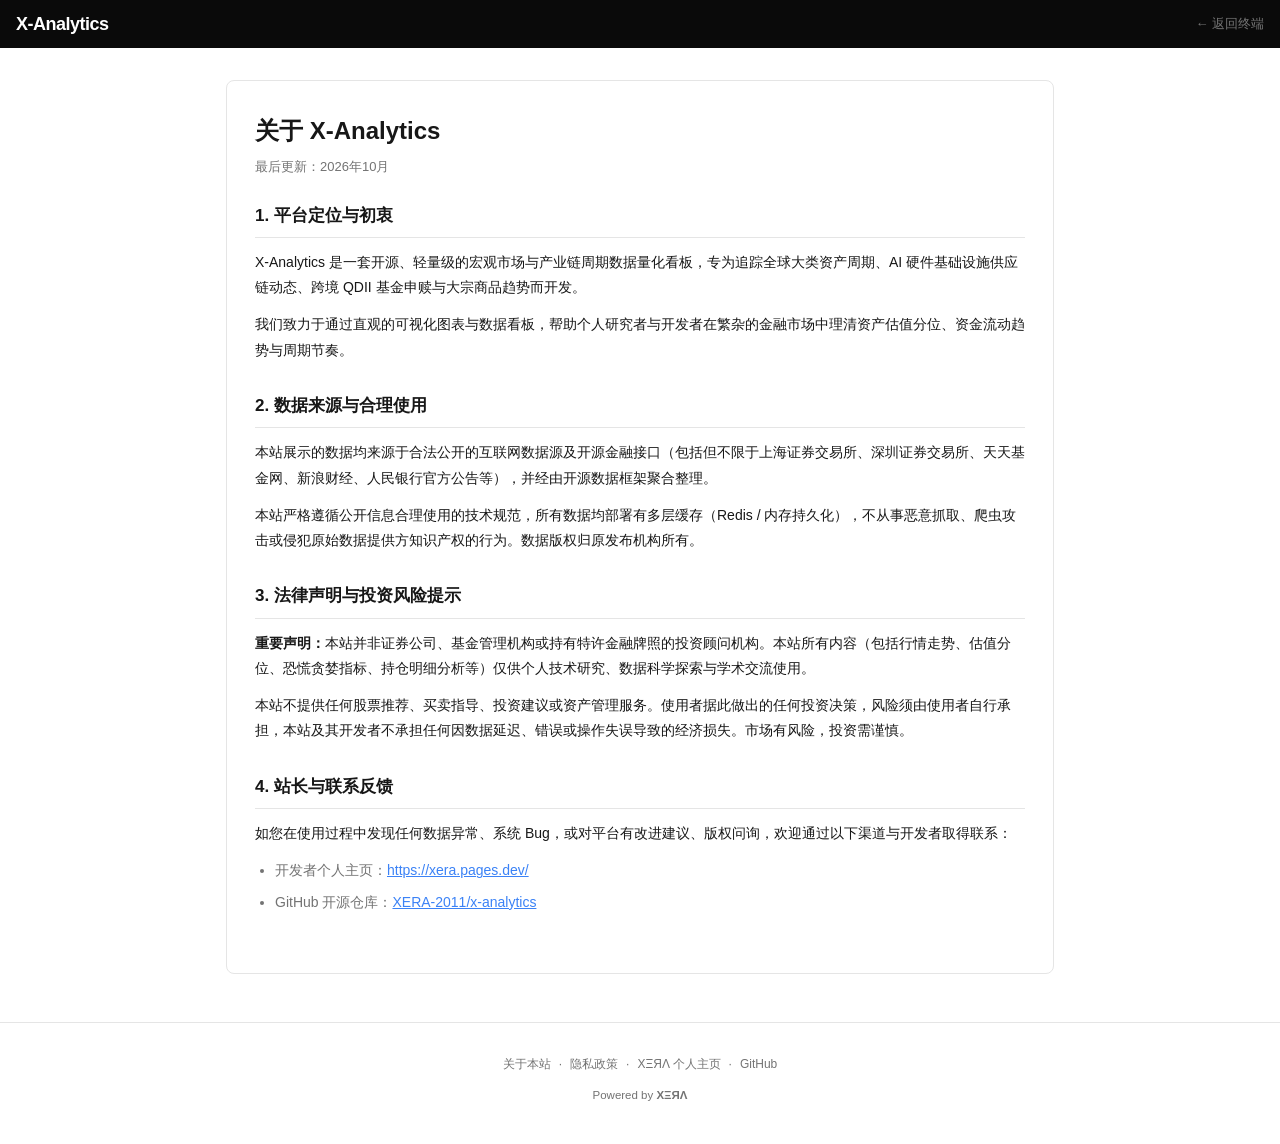
==== web/about.html @ e2dd91f8 "feat(compliance): add disclaimer, about page, and AdSense-compliant privacy policy" ====
<!DOCTYPE html>
<html lang="zh-CN">

<head>
    <meta charset="UTF-8">
    <meta name="viewport" content="width=device-width, initial-scale=1.0">
    <title>关于本站 | X-Analytics</title>
    <link rel="icon" href="favicon.ico" type="image/x-icon">
    <link rel="stylesheet" href="css/styles.css?v=1793323823">
</head>

<body>
    <header class="navbar">
        <div class="navbar-content">
            <a href="./" class="brand" title="回到首页">X-Analytics</a>
            <div class="nav-right" style="display: flex; align-items: center; gap: 16px;">
                <a href="./" style="color: var(--text-secondary); text-decoration: none; font-size: 13px; font-weight: 500;">&larr; 返回终端</a>
            </div>
        </div>
    </header>

    <main class="main-container" style="max-width: 860px; margin: 32px auto; padding: 0 16px;">
        <div class="card" style="padding: 32px 28px;">
            <h1 style="font-size: 24px; font-weight: 700; margin-bottom: 8px; color: var(--text-primary);">关于 X-Analytics</h1>
            <p style="font-size: 13px; color: var(--text-secondary); margin-bottom: 24px;">最后更新：2026年10月</p>

            <section style="margin-bottom: 28px; line-height: 1.8; color: var(--text-primary); font-size: 14px;">
                <h2 style="font-size: 17px; font-weight: 600; margin-bottom: 12px; color: var(--text-primary); border-bottom: 1px solid var(--border-light); padding-bottom: 6px;">1. 平台定位与初衷</h2>
                <p style="margin-bottom: 12px;">X-Analytics 是一套开源、轻量级的宏观市场与产业链周期数据量化看板，专为追踪全球大类资产周期、AI 硬件基础设施供应链动态、跨境 QDII 基金申赎与大宗商品趋势而开发。</p>
                <p>我们致力于通过直观的可视化图表与数据看板，帮助个人研究者与开发者在繁杂的金融市场中理清资产估值分位、资金流动趋势与周期节奏。</p>
            </section>

            <section style="margin-bottom: 28px; line-height: 1.8; color: var(--text-primary); font-size: 14px;">
                <h2 style="font-size: 17px; font-weight: 600; margin-bottom: 12px; color: var(--text-primary); border-bottom: 1px solid var(--border-light); padding-bottom: 6px;">2. 数据来源与合理使用</h2>
                <p style="margin-bottom: 12px;">本站展示的数据均来源于合法公开的互联网数据源及开源金融接口（包括但不限于上海证券交易所、深圳证券交易所、天天基金网、新浪财经、人民银行官方公告等），并经由开源数据框架聚合整理。</p>
                <p>本站严格遵循公开信息合理使用的技术规范，所有数据均部署有多层缓存（Redis / 内存持久化），不从事恶意抓取、爬虫攻击或侵犯原始数据提供方知识产权的行为。数据版权归原发布机构所有。</p>
            </section>

            <section style="margin-bottom: 28px; line-height: 1.8; color: var(--text-primary); font-size: 14px;">
                <h2 style="font-size: 17px; font-weight: 600; margin-bottom: 12px; color: var(--text-primary); border-bottom: 1px solid var(--border-light); padding-bottom: 6px;">3. 法律声明与投资风险提示</h2>
                <p style="margin-bottom: 12px;"><strong>重要声明：</strong>本站并非证券公司、基金管理机构或持有特许金融牌照的投资顾问机构。本站所有内容（包括行情走势、估值分位、恐慌贪婪指标、持仓明细分析等）仅供个人技术研究、数据科学探索与学术交流使用。</p>
                <p>本站不提供任何股票推荐、买卖指导、投资建议或资产管理服务。使用者据此做出的任何投资决策，风险须由使用者自行承担，本站及其开发者不承担任何因数据延迟、错误或操作失误导致的经济损失。市场有风险，投资需谨慎。</p>
            </section>

            <section style="margin-bottom: 20px; line-height: 1.8; color: var(--text-primary); font-size: 14px;">
                <h2 style="font-size: 17px; font-weight: 600; margin-bottom: 12px; color: var(--text-primary); border-bottom: 1px solid var(--border-light); padding-bottom: 6px;">4. 站长与联系反馈</h2>
                <p style="margin-bottom: 12px;">如您在使用过程中发现任何数据异常、系统 Bug，或对平台有改进建议、版权问询，欢迎通过以下渠道与开发者取得联系：</p>
                <ul style="padding-left: 20px; color: var(--text-secondary);">
                    <li style="margin-bottom: 6px;">开发者个人主页：<a href="https://xera.pages.dev/" target="_blank" rel="noopener noreferrer" style="color: var(--accent-blue);">https://xera.pages.dev/</a></li>
                    <li style="margin-bottom: 6px;">GitHub 开源仓库：<a href="https://github.com/XERA-2011/x-analytics" target="_blank" rel="noopener noreferrer" style="color: var(--accent-blue);">XERA-2011/x-analytics</a></li>
                </ul>
            </section>
        </div>
    </main>

    <footer>
        <div class="footer-links">
            <a href="about.html">关于本站</a>
            <span class="footer-sep">·</span>
            <a href="privacy.html">隐私政策</a>
            <span class="footer-sep">·</span>
            <a href="https://xera.pages.dev/" target="_blank" rel="noopener noreferrer">XΞЯΛ 个人主页</a>
            <span class="footer-sep">·</span>
            <a href="https://github.com/XERA-2011/x-analytics" target="_blank" rel="noopener noreferrer">GitHub</a>
        </div>
        <p class="copyright-text">Powered by <a href="https://xera.pages.dev/" target="_blank" rel="noopener noreferrer">XΞЯΛ</a></p>
    </footer>
</body>

</html>
---- web/css/styles.css ----
/* X-Analytics - Unified Design System */

:root {
    /* 核心涨跌配色变量（由 config.js 统一控制，默认红涨绿跌） */
    --color-up: #ef4444;
    --color-up-dark: #dc2626;
    --color-up-light: rgba(239, 68, 68, 0.12);
    --color-up-border: rgba(239, 68, 68, 0.25);

    --color-down: #22c55e;
    --color-down-dark: #16a34a;
    --color-down-light: rgba(34, 197, 94, 0.12);
    --color-down-border: rgba(34, 197, 94, 0.25);

    --color-flat: #737373;

    /* Colors */
    --primary: #000000;
    --accent-red: #ef4444;
    /* Tailwind Red 500 */
    --accent-green: #22c55e;
    /* Tailwind Green 500 */
    --accent-blue: #3b82f6;
    /* Tailwind Blue 500 */

    --text-primary: #171717;
    --text-secondary: #737373;
    --text-inverse: #ffffff;

    --bg-body: #ffffff;
    --bg-header: #0a0a0a;
    --bg-card: #ffffff;
    --bg-subtle: #f5f5f5;

    --border-light: #e5e5e5;
    --border-dark: #262626;

    /* Typography */
    --font-sans: -apple-system, BlinkMacSystemFont, "Segoe UI", Roboto, Helvetica, Arial, sans-serif;
    --font-mono: ui-monospace, SFMono-Regular, Menlo, Monaco, Consolas, monospace;
}

/* Base Reset */
* {
    box-sizing: border-box;
    margin: 0;
    padding: 0;
    -webkit-tap-highlight-color: transparent;
    /* Remove tap highlight on mobile */
}

html,
body {
    overscroll-behavior: none;
    /* Disable elastic scrolling */
}

body {
    font-family: var(--font-sans);
    background: var(--bg-body);
    color: var(--text-primary);
    font-size: 14px;
    line-height: 1.5;
    -webkit-font-smoothing: antialiased;
}

/* Layout Utilities */
.main-container {
    max-width: 1400px;
    margin: 0 auto;
    padding: 16px;
}

/* Section Headers */
.section-header {
    display: flex;
    justify-content: space-between;
    align-items: center;
    margin-bottom: 16px;
    padding-bottom: 8px;
    border-bottom: 1px solid var(--border-light);
}

.section-title {
    font-size: 20px;
    font-weight: 700;
    color: var(--primary);
}

.subsection-title {
    font-size: 16px;
    font-weight: 600;
    color: var(--primary);
    margin: 0 0 14px 0;
    padding-left: 8px;
    border-left: 3px solid var(--accent-blue);
    display: flex;
    align-items: center;
}

.market-section {
    width: 100%;
}

.market-section + .market-section {
    margin-top: 36px;
}

.card-subtitle {
    margin-top: 2px;
    font-size: 12px;
    color: var(--text-secondary);
}

.refresh-badge {
    font-size: 11px;
    color: var(--text-secondary);
    display: flex;
    align-items: center;
    gap: 6px;
}

.pulse-dot {
    width: 6px;
    height: 6px;
    background: var(--accent-green);
    border-radius: 50%;
}

.refresh-btn {
    display: flex;
    align-items: center;
    gap: 4px;
    background: transparent;
    border: none;
    padding: 4px 8px;
    font-size: 12px;
    color: var(--text-secondary);
    cursor: pointer;
    transition: color 0.2s;
}

.refresh-btn:hover {
    color: var(--primary);
}

.refresh-btn:active {
    opacity: 0.7;
}


/* Responsive Grid System */
.grid {
    display: grid;
    gap: 16px;
    /* Auto-fit: Creates as many columns as fit with min width of 340px */
    grid-template-columns: repeat(auto-fit, minmax(340px, 1fr));
}

.market-asia-grid {
    grid-template-columns: 1fr;
    align-items: start;
}

.asia-indices-grid {
    grid-template-columns: repeat(4, 1fr);
}

@media (max-width: 640px) {
    .grid {
        grid-template-columns: 1fr;
    }
    .sector-ranking {
        grid-template-columns: 1fr;
    }

    .card {
        padding: 12px;
        min-width: 0;
    }

    .main-container {
        padding: 12px;
    }
}

@media (max-width: 900px) {
    .market-asia-grid {
        grid-template-columns: 1fr;
    }
    .asia-indices-grid {
        grid-template-columns: repeat(2, 1fr);
    }
}

/* Navbar */
.navbar {
    background: var(--bg-header);
    color: var(--text-inverse);
    height: 48px;
    display: flex;
    align-items: center;
    padding: 0 16px;
    position: sticky;
    top: 0;
    z-index: 50;
}

.navbar-content {
    width: 100%;
    max-width: 1400px;
    margin: 0 auto;
    display: flex;
    justify-content: space-between;
    align-items: center;
}

.github-link {
    color: var(--text-inverse);
    opacity: 0.7;
    transition: opacity 0.2s;
    display: flex;
    align-items: center;
}

.github-link:hover {
    opacity: 1;
}

.brand {
    font-weight: 700;
    font-size: 18px;
    letter-spacing: -0.5px;
    color: var(--text-inverse);
    text-decoration: none;
    cursor: pointer;
    transition: opacity 0.2s ease;
}

.brand:hover {
    opacity: 0.85;
}

.badge {
    font-size: 10px;
    background: #333;
    padding: 2px 6px;
    border-radius: 4px;
    margin-left: 8px;
    vertical-align: middle;
}

/* Tabs */
.tabs {
    display: flex;
    overflow-x: auto;
    border-bottom: 2px solid var(--primary);
    margin-bottom: 24px;
    gap: 24px;
    white-space: nowrap;
    -webkit-overflow-scrolling: touch;
    /* Smooth scroll on iOS */
    scrollbar-width: none;
    /* Firefox */
}

.tabs::-webkit-scrollbar {
    display: none;
}

.tab-btn {
    background: none;
    border: none;
    padding: 12px 0;
    font-weight: 600;
    font-size: 15px;
    color: var(--text-secondary);
    cursor: pointer;
    display: flex;
    align-items: center;
    gap: 6px;
    transition: color 0.2s;
}

.tab-btn.active {
    color: var(--primary);
}

.tab-content {
    display: none;
}

.tab-content.active {
    display: block;
    animation: fadeIn 0.3s ease;
}

@keyframes fadeIn {
    from {
        opacity: 0;
        transform: translateY(5px);
    }

    to {
        opacity: 1;
        transform: translateY(0);
    }
}

/* Cards */
.card {
    background: var(--bg-card);
    border: 1px solid var(--border-light);
    border-radius: 8px;
    padding: 16px;
    display: flex;
    flex-direction: column;
    height: 100%;
    min-width: 0;
}

.card.hero {
    border-top: 4px solid var(--primary);
}

.heatmap-card .card-body {
    min-width: 0;
}

#cn-sector-heatmap {
    width: 100%;
    min-width: 0;
}

.heatmap-container {
    height: 800px;
}

@media (max-width: 640px) {
    .heatmap-container {
        height: 400px;
    }
}

.card-header {
    display: flex;
    justify-content: space-between;
    align-items: center;
    margin-bottom: 16px;
}

.card-title {
    font-weight: 700;
    font-size: 15px;
    color: var(--primary);
    display: flex;
    align-items: center;
    gap: 6px;
}

.card-title i[data-lucide],
.card-title svg {
    width: 16px;
    height: 16px;
    flex-shrink: 0;
    display: inline-block;
    vertical-align: middle;
}



/* Data Components */

/* 1. Fear & Greed Gauge */
.fg-container {
    display: flex;
    flex-direction: column;
    align-items: center;
    text-align: center;
    padding: 8px 0;
}

.fg-gauge {
    width: 100%;
    max-width: 320px;
    height: auto;
    margin: 0 auto;
    position: relative;
    display: flex;
    justify-content: center;
    align-items: center;
}

.fg-gauge svg {
    width: 100%;
    height: auto;
    display: block;
    overflow: visible;
}

.fg-info {
    width: 100%;
    display: flex;
    flex-direction: column;
    align-items: center;
}

.fg-score {
    font-size: 36px;
    font-weight: 700;
    font-family: var(--font-mono);
    line-height: 1;
}

.fg-level {
    font-size: 20px;
    font-weight: 700;
    text-transform: uppercase;
    margin-top: 2px;
    margin-bottom: 4px;
    transition: color 0.3s ease;
}

.fg-desc {
    font-size: 12px;
    color: var(--text-secondary);
    line-height: 1.4;
    margin-bottom: 4px;
}

.fg-sub-badge {
    font-size: 11px;
    color: var(--text-tertiary);
    margin-top: 2px;
    margin-bottom: 8px;
    display: flex;
    align-items: center;
    justify-content: center;
    gap: 6px;
    flex-wrap: wrap;
}

.fg-sub-link {
    color: var(--text-secondary);
    text-decoration: none;
    display: inline-flex;
    align-items: center;
    gap: 3px;
    transition: color 0.15s ease;
}

.fg-sub-link:hover {
    color: var(--color-primary, #3b82f6);
}

.fg-factors-grid {
    display: flex;
    flex-wrap: wrap;
    gap: 5px;
    justify-content: center;
    margin-top: 10px;
    max-width: 320px;
}

.fg-factor-chip {
    font-size: 11px;
    padding: 2px 7px;
    border-radius: 4px;
    font-weight: 500;
    cursor: default;
    transition: all 0.15s ease;
    white-space: nowrap;
}

.fg-factor-chip.chip-high {
    background: rgba(16, 185, 129, 0.12);
    color: #059669;
    border: 1px solid rgba(16, 185, 129, 0.25);
}

.fg-factor-chip.chip-low {
    background: rgba(239, 68, 68, 0.1);
    color: #dc2626;
    border: 1px solid rgba(239, 68, 68, 0.25);
}

.fg-factor-chip.chip-up {
    background: var(--color-up-light, rgba(239, 68, 68, 0.1));
    color: var(--color-up-dark, #dc2626);
    border: 1px solid var(--color-up-border, rgba(239, 68, 68, 0.25));
}

.fg-factor-chip.chip-down {
    background: var(--color-down-light, rgba(34, 197, 94, 0.12));
    color: var(--color-down-dark, #16a34a);
    border: 1px solid var(--color-down-border, rgba(34, 197, 94, 0.25));
}

.fg-factor-chip.chip-neutral {
    background: rgba(0, 0, 0, 0.04);
    color: var(--text-secondary);
    border: 1px solid var(--border-light);
}

/* 2. Lists & Tables */
.list-container {
    overflow-x: auto;
    -webkit-overflow-scrolling: touch;
}

.list-item {
    display: flex;
    justify-content: space-between;
    align-items: center;
    padding: 10px 8px;
    border-bottom: 1px solid var(--border-light);
}

.list-item:last-child {
    border-bottom: none;
}



.item-main {
    flex: 1;
    min-width: 0;
    padding-right: 12px;
}

.item-title {
    font-weight: 600;
    font-size: 14px;
    white-space: nowrap;
    overflow: hidden;
    text-overflow: ellipsis;
    display: block;
}

.item-sub {
    font-size: 11px;
    color: var(--text-secondary);
    display: block;
    margin-top: 2px;
}

.item-value {
    text-align: right;
    font-family: var(--font-mono);
    font-weight: 600;
    white-space: nowrap;
    padding-right: 12px;
}

.item-change {
    font-size: 12px;
    font-family: var(--font-mono);
    margin-top: 2px;
    display: block;
}

/* 金属现货与期货标签样式 */
.metal-type-badge {
    font-size: 10px;
    font-weight: 600;
    padding: 1px 5px;
    border-radius: 4px;
    line-height: 1.3;
    display: inline-flex;
    align-items: center;
    letter-spacing: 0.2px;
    vertical-align: middle;
}

.metal-badge-spot {
    background: rgba(245, 158, 11, 0.12);
    color: #d97706;
    border: 1px solid rgba(245, 158, 11, 0.3);
}

[data-theme="dark"] .metal-badge-spot {
    background: rgba(245, 158, 11, 0.2);
    color: #fbbf24;
    border: 1px solid rgba(245, 158, 11, 0.4);
}

.metal-badge-futures {
    background: rgba(99, 102, 241, 0.1);
    color: #4f46e5;
    border: 1px solid rgba(99, 102, 241, 0.22);
}

[data-theme="dark"] .metal-badge-futures {
    background: rgba(99, 102, 241, 0.18);
    color: #818cf8;
    border: 1px solid rgba(99, 102, 241, 0.35);
}

.metal-desc {
    font-size: 11px;
    color: var(--text-tertiary);
}

/* 黄金水平热度条专属样式 */
.metal-heat-wrapper {
    width: 100%;
    display: flex;
    flex-direction: column;
    gap: 12px;
    padding: 2px 0 6px 0;
    text-align: left;
}

.metal-score-row {
    display: flex;
    justify-content: space-between;
    align-items: baseline;
}

.metal-score-main {
    display: flex;
    align-items: baseline;
    gap: 4px;
}

.metal-score-val {
    font-size: 38px;
    font-weight: 800;
    font-family: var(--font-mono, ui-monospace, monospace);
    line-height: 1;
    letter-spacing: -0.5px;
}

.metal-score-max {
    font-size: 13px;
    color: var(--text-tertiary, #94a3b8);
    font-weight: 600;
}

.metal-badge-group {
    display: flex;
    align-items: center;
    gap: 6px;
    flex-wrap: wrap;
}

.metal-level-pill {
    font-size: 12px;
    font-weight: 700;
    padding: 3px 10px;
    border-radius: 9999px;
    text-transform: uppercase;
}

.metal-percentile-pill {
    font-size: 11.5px;
    font-weight: 600;
    padding: 3px 8px;
    border-radius: 6px;
    background: var(--bg-tertiary, #f1f5f9);
    color: var(--text-secondary, #475569);
    border: 1px solid var(--border-color, #e2e8f0);
}

.metal-heat-summary {
    font-size: 12px;
    color: var(--text-secondary, #64748b);
    line-height: 1.4;
    margin-top: -4px;
}

/* 水平热度光谱条 */
.metal-spectrum-box {
    position: relative;
    padding: 34px 0 6px 0;
}

.metal-spectrum-bar {
    height: 10px;
    border-radius: 5px;
    background: linear-gradient(90deg, #16a34a 0%, #22c55e 25%, #eab308 50%, #f97316 75%, #dc2626 100%);
    position: relative;
    box-shadow: inset 0 1px 2px rgba(0, 0, 0, 0.15);
}

[data-color-mode="green-up-red-down"] .metal-spectrum-bar {
    background: linear-gradient(90deg, #dc2626 0%, #ef4444 25%, #eab308 50%, #22c55e 75%, #16a34a 100%);
}

.metal-spectrum-pin {
    position: absolute;
    bottom: -2px;
    transform: translateX(-50%);
    display: flex;
    flex-direction: column;
    align-items: center;
    transition: left 0.6s cubic-bezier(0.34, 1.56, 0.64, 1);
    z-index: 2;
    pointer-events: none;
}

.metal-pin-tooltip {
    font-size: 10.5px;
    font-weight: 700;
    font-family: var(--font-mono, ui-monospace, monospace);
    background: #0f172a;
    color: #ffffff;
    padding: 2.5px 7px;
    border-radius: 4px;
    white-space: nowrap;
    box-shadow: 0 2px 6px rgba(0, 0, 0, 0.25);
    margin-bottom: 4px;
    line-height: 1.2;
}

.metal-pin-pointer {
    display: none;
}

.metal-spectrum-dot {
    width: 14px;
    height: 14px;
    border-radius: 50%;
    background: #0f172a;
    border: 2.5px solid #ffffff;
    box-shadow: 0 1px 4px rgba(0, 0, 0, 0.3);
    margin-top: 0;
}

.metal-scale-labels {
    display: flex;
    justify-content: space-between;
    margin-top: 14px;
    font-size: 10px;
    font-weight: 600;
}

.metal-scale-labels .scale-item {
    opacity: 0.65;
    transition: opacity 0.3s ease, font-weight 0.3s ease, transform 0.2s ease;
}

.metal-scale-labels .scale-item.active {
    opacity: 1 !important;
    font-weight: 800 !important;
}

.scale-ext-oversold { color: #16a34a; }
.scale-oversold { color: #22c55e; }
.scale-neutral { color: #ca8a04; }
.scale-overbought { color: #f97316; }
.scale-ext-overbought { color: #dc2626; }

[data-theme="dark"] .scale-neutral { color: #facc15; }

[data-color-mode="green-up-red-down"] .scale-ext-oversold { color: #dc2626; }
[data-color-mode="green-up-red-down"] .scale-oversold { color: #ef4444; }
[data-color-mode="green-up-red-down"] .scale-overbought { color: #22c55e; }
[data-color-mode="green-up-red-down"] .scale-ext-overbought { color: #16a34a; }

/* 4 大技术因子 */
.metal-factors-grid {
    display: grid;
    grid-template-columns: repeat(2, 1fr);
    gap: 6px;
    padding-top: 8px;
    border-top: 1px solid var(--border-color, #f1f5f9);
}

.metal-factor-item {
    display: flex;
    justify-content: space-between;
    align-items: center;
    background: var(--bg-secondary, #f8fafc);
    border: 1px solid var(--border-color, #e2e8f0);
    border-radius: 6px;
    padding: 5px 8px;
    font-size: 11px;
}

.metal-factor-label {
    color: var(--text-secondary, #64748b);
}

.metal-factor-val {
    font-weight: 700;
    font-family: var(--font-mono, ui-monospace, monospace);
}

.val-oversold { color: #16a34a; }
.val-overbought { color: #dc2626; }
[data-color-mode="green-up-red-down"] .val-oversold { color: #dc2626; }
[data-color-mode="green-up-red-down"] .val-overbought { color: #16a34a; }
.val-up { color: var(--color-up, #ef4444); }
.val-down { color: var(--color-down, #22c55e); }

/* Dark mode overrides */
[data-theme="dark"] .metal-pin-tooltip {
    background: #ffffff;
    color: #0f172a;
}
[data-theme="dark"] .metal-spectrum-dot {
    background: #0f172a;
    border-color: #ffffff;
}

/* 3. Heatmap Grid */
.heat-grid {
    display: grid;
    grid-template-columns: repeat(2, 1fr);
    gap: 1px;
    background: var(--border-light);
    /* Borders */
    border: 1px solid var(--border-light);
    border-radius: 4px;
    overflow: hidden;
}

.heat-cell {
    background: #fff;
    padding: 12px;
    text-align: center;
}

.heat-val {
    font-family: var(--font-mono);
    font-weight: 700;
    margin-top: 4px;
}

/* 4. Bonds / Grid Layout */
.bond-scroll {
    display: flex;
    flex-wrap: wrap;
    gap: 8px;
    padding-bottom: 0;
}

.bond-item {
    flex: 1 0 84px;
    /* Grow to fill, min width 84px */
    text-align: center;
    padding: 8px 4px;
    background: var(--bg-subtle);
    border-radius: 4px;
}

.card-header h3 {
    margin: 0;
    font-size: 16px;
    font-weight: 600;
}

.header-actions {
    display: flex;
    align-items: center;
    gap: 12px;
}

.bond-name {
    font-size: 11px;
    font-weight: 700;
    color: var(--text-secondary);
    display: block;
    margin-bottom: 4px;
}

.bond-rate {
    font-family: var(--font-mono);
    font-weight: 600;
    font-size: 14px;
    white-space: nowrap;
}

/* Utility Classes: 统一由全局配色变量驱动 (默认红涨绿跌) */
.text-up,
.text-up-us {
    color: var(--color-up, #ef4444) !important;
}

.text-down,
.text-down-us {
    color: var(--color-down, #22c55e) !important;
}

.text-neutral {
    color: #ca8a04 !important;
}

[data-theme="dark"] .text-neutral {
    color: #facc15 !important;
}

.text-mono {
    font-family: var(--font-mono);
}

.loading {
    padding: 32px;
    text-align: center;
    color: var(--text-secondary);
    display: flex;
    align-items: center;
    justify-content: center;
    gap: 6px;
    width: 100%;
    /* Ensure full width in block containers */
    flex: 1;
    /* Grow in flex containers */
}

/* Helper Classes */
.w-full {
    width: 100%;
}

.h-64 {
    height: 16rem;
}

/* 256px */
@media (min-width: 768px) {
    .md\:h-96 {
        height: 24rem;
    }

    /* 384px */
}

/* End Helper Classes */

/* Ensure loading/error messages in grid layouts span full width */
.heat-grid .loading {
    grid-column: 1 / -1;
}

/* Footer */
footer {
    border-top: 1px solid var(--border-light);
    padding: 32px 16px 40px;
    margin-top: 48px;
    text-align: center;
    color: var(--text-secondary);
    font-size: 12px;
}

.footer-links {
    display: flex;
    justify-content: center;
    align-items: center;
    gap: 8px;
    flex-wrap: wrap;
    margin-bottom: 14px;
}

.footer-links a {
    color: var(--text-secondary);
    font-weight: 500;
    text-decoration: none;
    transition: color 0.2s ease;
}

.footer-links a:hover {
    color: var(--accent-blue);
    text-decoration: underline;
}

.footer-sep {
    color: var(--text-tertiary);
}

.disclaimer-text {
    max-width: 840px;
    margin: 0 auto 12px;
    line-height: 1.6;
    font-size: 11px;
    color: var(--text-tertiary);
}

.copyright-text {
    margin: 0;
    font-size: 11.5px;
    color: var(--text-tertiary);
}

footer a {
    color: inherit;
    text-decoration: none;
    font-weight: 600;
    transition: color 0.2s ease;
}

footer a:hover {
    color: var(--accent-blue);
    text-decoration: underline;
}

@media (min-width: 768px) {


    .heat-grid {
        grid-template-columns: repeat(2, 1fr);
    }
}

.divider {
    height: 1px;
    background-color: var(--border-light);
    margin: 16px 0;
    width: 100%;
}

/* Info Icon & Modal */
.info-btn {
    background: none;
    border: none;
    color: var(--text-secondary);
    cursor: pointer;
    padding: 3px;
    display: none;
    /* Hidden by default, shown by JS when data loads */
    align-items: center;
    justify-content: center;
    min-width: 22px;
    min-height: 22px;
    border-radius: 4px;
    transition: color 0.15s, background-color 0.15s;
    touch-action: manipulation;
}

.info-btn:hover {
    color: var(--primary);
    background: rgba(0, 0, 0, 0.04);
}

@media (max-width: 640px) {
    .info-btn {
        min-width: 28px;
        min-height: 28px;
    }
}

.modal-overlay {
    position: fixed;
    top: 0;
    left: 0;
    width: 100%;
    height: 100%;
    background: rgba(0, 0, 0, 0.5);
    z-index: 1000;
    display: flex;
    justify-content: center;
    align-items: center;
    padding: 20px;
    animation: fadeIn 0.2s ease;
}

.modal-content {
    background: var(--bg-card);
    border-radius: 8px;
    padding: 24px;
    max-width: 500px;
    width: 100%;
    max-height: 80vh;
    overflow-y: auto;
    position: relative;
    box-shadow: 0 4px 20px rgba(0, 0, 0, 0.15);
    animation: slideUp 0.2s ease;
}

.modal-header {
    display: flex;
    justify-content: space-between;
    align-items: center;
    margin-bottom: 16px;
    border-bottom: 1px solid var(--border-light);
    padding-bottom: 12px;
}

.modal-title {
    font-size: 18px;
    font-weight: 700;
    color: var(--primary);
}

.modal-close {
    background: none;
    border: none;
    cursor: pointer;
    color: var(--text-secondary);
    padding: 4px;
}

.modal-close:hover {
    color: var(--primary);
}

.modal-body {
    font-size: 14px;
    line-height: 1.6;
    color: var(--text-primary);
    white-space: pre-wrap;
}

@keyframes slideUp {
    from {
        opacity: 0;
        transform: translateY(20px);
    }

    to {
        opacity: 1;
        transform: translateY(0);
    }
}



.heat-tag {
    display: inline-flex;
    align-items: center;
    gap: 2px;
    padding: 2px 6px;
    border-radius: 4px;
    font-weight: 500;
    white-space: nowrap;
}

.heat-red {
    background: var(--color-up-light, rgba(239, 68, 68, 0.15));
    color: var(--color-up-dark, #dc2626);
}

.heat-green {
    background: var(--color-down-light, rgba(34, 197, 94, 0.15));
    color: var(--color-down-dark, #16a34a);
}

.heat-orange {
    background: rgba(249, 115, 22, 0.15);
    color: #ea580c;
}

.heat-gray {
    background: rgba(115, 115, 115, 0.1);
    color: #737373;
}

.heat-blue {
    background: rgba(59, 130, 246, 0.15);
    color: #2563eb;
}

.analysis-tip {
    color: var(--text-secondary);
    font-size: 11px;
}

.index-item {
    background: #fff;
    padding: 12px;
    text-align: center;
}

.index-name {
    font-size: 13px;
    color: var(--text-secondary);
    margin-bottom: 4px;
}

.index-price {
    font-size: 20px;
    font-family: var(--font-mono);
    font-weight: 700;
    line-height: 1.2;
}

.index-change {
    font-size: 12px;
    font-family: var(--font-mono);
    margin: 2px 0 4px 0;
}

.index-vol {
    font-size: 11px;
    color: var(--text-secondary);
}

/* Overbought/Oversold Signal */
.obo-container {
    margin-top: 12px;
    padding-top: 12px;
    border-top: 1px dashed var(--border-light);
}

.obo-signal {
    display: flex;
    align-items: center;
    justify-content: center;
    gap: 8px;
    padding: 8px 12px;
    border-radius: 6px;
    background: var(--bg-subtle);
}

.obo-label {
    font-size: 12px;
    color: var(--text-secondary);
}

.obo-level {
    font-weight: 700;
    font-size: 14px;
}

.obo-strength {
    font-family: var(--font-mono);
    font-size: 12px;
    color: var(--text-secondary);
}

.obo-overbought {
    background: rgba(239, 68, 68, 0.1);
}

.obo-overbought .obo-level {
    color: var(--accent-red);
}

.obo-oversold {
    background: rgba(34, 197, 94, 0.1);
}

.obo-oversold .obo-level {
    color: var(--accent-green);
}

.obo-neutral .obo-level {
    color: var(--text-secondary);
}

.obo-tags {
    display: flex;
    justify-content: center;
    flex-wrap: wrap;
    gap: 6px;
    margin-top: 8px;
}

/* 边界标签防遮挡/防溢出：首个靠左对其，末个靠右对齐 */
.obo-tags .has-tooltip:first-child::after {
    left: 0;
    transform: translateY(-4px);
}

.obo-tags .has-tooltip:first-child:hover::after {
    left: 0;
    transform: translateY(-8px);
}

.obo-tags .has-tooltip:last-child::after {
    left: auto;
    right: 0;
    transform: translateY(-4px);
}

.obo-tags .has-tooltip:last-child:hover::after {
    left: auto;
    right: 0;
    transform: translateY(-8px);
}

.obo-loading {
    text-align: center;
    font-size: 12px;
    color: var(--text-secondary);
    padding: 8px;
}

/* Sector Ranking */
.sector-ranking {
    display: grid;
    grid-template-columns: 1fr;
    gap: 16px;
    margin-bottom: 16px;
    padding-bottom: 16px;
    border-bottom: 1px solid var(--border-light);
}

@media (min-width: 641px) {
    .sector-ranking {
        grid-template-columns: 1fr 1fr;
    }
}

.ranking-column {
    display: flex;
    flex-direction: column;
}

.ranking-header {
    display: flex;
    align-items: center;
    gap: 6px;
    font-size: 13px;
    font-weight: 700;
    margin-bottom: 8px;
    padding-bottom: 6px;
    border-bottom: 1px dashed var(--border-light);
}

.ranking-header.up {
    color: var(--color-up, #ef4444);
}

.ranking-header.down {
    color: var(--color-down, #22c55e);
}

.ranking-item {
    display: flex;
    flex-direction: column;
    padding: 6px 8px;
    border-bottom: 1px solid var(--border-light);
}

.ranking-item:last-child {
    border-bottom: none;
}

.ranking-row {
    display: flex;
    justify-content: space-between;
    align-items: flex-start;
}

.ranking-left {
    display: flex;
    flex-direction: column;
    gap: 2px;
    flex: 1;
    min-width: 0;
}

.ranking-right {
    display: flex;
    flex-direction: column;
    align-items: flex-end;
    gap: 2px;
    flex-shrink: 0;
}

.ranking-name {
    font-size: 13px;
    font-weight: 600;
    white-space: nowrap;
    overflow: hidden;
    text-overflow: ellipsis;
}

.ranking-turnover {
    font-size: 11px;
    color: var(--text-secondary);
}

.ranking-change {
    font-family: var(--font-mono);
    font-size: 13px;
    font-weight: 700;
    padding-right: 12px;
}

.ranking-sentiment {
    font-size: 11px;
    font-weight: 600;
}

.ranking-meta {
    display: flex;
    gap: 8px;
    font-size: 11px;
    color: var(--text-secondary);
    margin-top: 2px;
}

.ranking-meta span {
    white-space: nowrap;
    overflow: hidden;
    text-overflow: ellipsis;
}

@media (max-width: 480px) {
    .sector-ranking {
        gap: 12px;
    }

    .ranking-name {
        font-size: 12px;
    }

    .ranking-change {
        font-size: 12px;
    }
}

/* Tooltip (Reusable) */
.has-tooltip {
    position: relative;
    cursor: help;
}

.has-tooltip::after {
    content: attr(data-tooltip);
    position: absolute;
    bottom: 100%;
    left: 50%;
    transform: translateX(-50%) translateY(-4px);
    background: rgba(15, 23, 42, 0.94);
    color: #fff;
    padding: 5px 9px;
    border-radius: 6px;
    font-size: 11.5px;
    font-weight: 400;
    white-space: nowrap;
    opacity: 0;
    visibility: hidden;
    transition: opacity 0.15s, transform 0.15s;
    pointer-events: none;
    z-index: 1000;
    box-shadow: 0 4px 12px rgba(0, 0, 0, 0.25);
}

.has-tooltip:hover::after {
    opacity: 1;
    visibility: visible;
    transform: translateX(-50%) translateY(-8px);
}

/* ==========================================================================
   AI 产业链专属样式 (AI Module Styles)
   ========================================================================== */

.ai-header-grid {
    display: grid;
    grid-template-columns: 1.45fr 0.9fr 1.35fr;
    gap: 16px;
    align-items: stretch;
}

@media (max-width: 900px) {
    .ai-header-grid {
        grid-template-columns: 1fr;
        gap: 12px;
    }
}

.ai-badge-label {
    font-size: 11px;
    text-transform: uppercase;
    letter-spacing: 0.5px;
    color: var(--text-secondary);
    margin-bottom: 6px;
    font-weight: 600;
}

/* ==========================================================================
   AI Market Heat 主评分卡 (Expanded Score Box)
   ========================================================================== */

.ai-score-box {
    background: #f8fafc;
    border: 1px solid var(--border-light);
    border-radius: 8px;
    padding: 16px;
    display: flex;
    flex-direction: column;
    justify-content: space-between;
    min-width: 0;
}

[data-theme="dark"] .ai-score-box {
    background: rgba(255, 255, 255, 0.02);
    border-color: rgba(255, 255, 255, 0.08);
}

.ai-score-header {
    display: flex;
    align-items: center;
    justify-content: space-between;
    gap: 8px;
    margin-bottom: 6px;
}

.ai-model-pill {
    font-size: 10px;
    color: var(--text-tertiary);
    background: rgba(0, 0, 0, 0.05);
    padding: 2px 7px;
    border-radius: 10px;
    font-weight: 600;
    white-space: nowrap;
}

[data-theme="dark"] .ai-model-pill {
    background: rgba(255, 255, 255, 0.06);
}

.ai-score-main-row {
    display: flex;
    align-items: baseline;
    justify-content: space-between;
    flex-wrap: wrap;
    gap: 8px 12px;
    margin-top: 2px;
    margin-bottom: 6px;
}

.ai-score-num-group {
    display: flex;
    align-items: baseline;
    gap: 4px;
}

.ai-score-num {
    font-size: 40px;
    font-weight: 800;
    font-family: var(--font-mono);
    line-height: 1;
    letter-spacing: -1px;
}

.ai-score-max {
    font-size: 14px;
    color: var(--text-secondary);
    font-weight: 500;
}

.ai-score-status-group {
    display: flex;
    flex-wrap: wrap;
    gap: 6px;
    align-items: center;
}

/* 连续温度指示条 (Visual Heat Spectrum) */
.ai-spectrum-wrapper {
    margin: 8px 0 6px 0;
    position: relative;
    padding: 4px 0 0 0;
}

/* AI 全谱连续渐变轨道 (与黄金 100% 保持完全一致的单条连续平滑过渡，50% 中性对称) */
.ai-spectrum-track {
    position: relative;
    width: 100%;
    height: 8px;
    border-radius: 4px;
    background: linear-gradient(90deg, #16a34a 0%, #22c55e 25%, #eab308 50%, #f97316 75%, #dc2626 100%);
    box-shadow: inset 0 1px 2px rgba(0, 0, 0, 0.12);
    overflow: visible;
}

[data-color-mode="green-up-red-down"] .ai-spectrum-track {
    background: linear-gradient(90deg, #dc2626 0%, #ef4444 25%, #eab308 50%, #22c55e 75%, #16a34a 100%);
}

.ai-spectrum-pin {
    position: absolute;
    top: 50%;
    transform: translate(-50%, -50%);
    pointer-events: none;
    z-index: 2;
    transition: left 0.8s cubic-bezier(0.34, 1.56, 0.64, 1);
}

.ai-spectrum-dot {
    width: 13px;
    height: 13px;
    border-radius: 50%;
    background: #0f172a;
    border: 2px solid #ffffff;
    box-shadow: 0 0 8px rgba(0, 0, 0, 0.35);
}

[data-theme="dark"] .ai-spectrum-dot {
    background: #0f172a;
    border-color: #ffffff;
}

.ai-spectrum-labels {
    display: flex;
    justify-content: space-between;
    font-size: 10px;
    margin-top: 5px;
    padding: 0 1px;
}

.spectrum-lbl, .thermo-lbl {
    opacity: 0.65;
    font-weight: 600;
    transition: opacity 0.3s ease, font-weight 0.3s ease, transform 0.2s ease;
}

.spectrum-lbl.active, .thermo-lbl.active {
    opacity: 1 !important;
    font-weight: 800 !important;
}

.color-cooling    { color: #16a34a; }
.color-cool-light { color: #22c55e; }
.color-neutral    { color: #ca8a04; }
.color-active     { color: #ea580c; }
.color-warning    { color: #dc2626; }

[data-color-mode="green-up-red-down"] .color-cooling    { color: #dc2626; }
[data-color-mode="green-up-red-down"] .color-cool-light { color: #ef4444; }
[data-color-mode="green-up-red-down"] .color-active     { color: #22c55e; }
[data-color-mode="green-up-red-down"] .color-warning    { color: #16a34a; }

.ai-score-footer {
    font-size: 10.5px;
    color: var(--text-tertiary);
    display: flex;
    justify-content: space-between;
    align-items: center;
    flex-wrap: wrap;
    gap: 6px;
    padding-top: 8px;
    border-top: 1px dashed var(--border-light);
    margin-top: 4px;
}

[data-theme="dark"] .ai-score-footer {
    border-top-color: rgba(255, 255, 255, 0.08);
}

.ai-footer-pe strong {
    color: var(--text-primary);
    font-family: var(--font-mono);
}

.ai-grid-row {
    display: grid;
    grid-template-columns: 1fr 1fr;
    gap: 16px;
    margin-bottom: 16px;
    align-items: stretch;
}

@media (max-width: 900px) {
    .ai-grid-row {
        grid-template-columns: 1fr;
        gap: 12px;
        margin-bottom: 12px;
    }
}

.ai-card-module {
    display: flex;
    flex-direction: column;
    height: 100%;
}

.ai-card-module .card-body {
    flex: 1;
    display: flex;
    flex-direction: column;
    justify-content: flex-start;
    gap: 8px;
}

.ai-score-tip {
    font-size: 11px;
    color: var(--text-tertiary);
    margin-top: 6px;
}

/* ==========================================================================
   当前市场阶段 (Simplified Cycle Box)
   ========================================================================== */

.ai-cycle-box {
    background: #f8fafc;
    border: 1px solid var(--border-light);
    border-radius: 8px;
    padding: 16px;
    display: flex;
    flex-direction: column;
    justify-content: space-between;
    min-width: 0;
}

[data-theme="dark"] .ai-cycle-box {
    background: rgba(255, 255, 255, 0.02);
    border-color: rgba(255, 255, 255, 0.08);
}

.ai-stage-pill {
    font-size: 11px;
    font-weight: 700;
    padding: 2px 8px;
    border-radius: 12px;
    border: 1px solid var(--border-color);
}

.ai-stage-pill.status-cooling { color: #16a34a; border-color: rgba(22,163,74,0.35); background: #f0fdf4; }
.ai-stage-pill.status-neutral { color: #b45309; border-color: rgba(217,119,6,0.35); background: #fefce8; }
.ai-stage-pill.status-active { color: #c2410c; border-color: rgba(234,88,12,0.35); background: #fff7ed; }
.ai-stage-pill.status-warning { color: #dc2626; border-color: rgba(220,38,38,0.35); background: #fef2f2; }

[data-theme="dark"] .ai-stage-pill.status-cooling { background: rgba(22,163,74,0.15); color: #4ade80; }
[data-theme="dark"] .ai-stage-pill.status-neutral { background: rgba(217,119,6,0.15); color: #facc15; }
[data-theme="dark"] .ai-stage-pill.status-active { background: rgba(234,88,12,0.15); color: #fb923c; }
[data-theme="dark"] .ai-stage-pill.status-warning { background: rgba(220,38,38,0.15); color: #f87171; }

.ai-stage-title {
    font-size: 15px;
    font-weight: 700;
    line-height: 1.35;
    margin: 4px 0 8px 0;
    letter-spacing: -0.2px;
    word-break: break-word;
}

.ai-stage-title.status-cooling { color: #16a34a; }
.ai-stage-title.status-neutral { color: #b45309; }
.ai-stage-title.status-active { color: #c2410c; }
.ai-stage-title.status-warning { color: #dc2626; }
[data-theme="dark"] .ai-stage-title.status-cooling { color: #4ade80; }
[data-theme="dark"] .ai-stage-title.status-neutral { color: #facc15; }
[data-theme="dark"] .ai-stage-title.status-active { color: #fb923c; }
[data-theme="dark"] .ai-stage-title.status-warning { color: #f87171; }

.ai-stage-stepper {
    display: grid;
    grid-template-columns: repeat(4, 1fr);
    gap: 4px;
    margin-bottom: 8px;
}

.stage-step {
    font-size: 10.5px;
    font-weight: 600;
    text-align: center;
    padding: 4px 2px;
    border-radius: 4px;
    background: rgba(0, 0, 0, 0.04);
    color: var(--text-tertiary);
    display: flex;
    align-items: center;
    justify-content: center;
    gap: 3px;
    transition: all 0.2s ease;
    border: 1px solid transparent;
}

[data-theme="dark"] .stage-step {
    background: rgba(255, 255, 255, 0.04);
}

.stage-step.active {
    font-weight: 700;
}

.stage-step.step-cooling.active { background: rgba(22, 163, 74, 0.12); color: #16a34a; border-color: rgba(22, 163, 74, 0.3); }
.stage-step.step-neutral.active { background: rgba(217, 119, 6, 0.12); color: #b45309; border-color: rgba(217, 119, 6, 0.3); }
.stage-step.step-active.active { background: rgba(234, 88, 12, 0.12); color: #c2410c; border-color: rgba(234, 88, 12, 0.3); }
.stage-step.step-warning.active { background: rgba(220, 38, 38, 0.12); color: #dc2626; border-color: rgba(220, 38, 38, 0.3); }

[data-theme="dark"] .stage-step.step-cooling.active { color: #4ade80; }
[data-theme="dark"] .stage-step.step-neutral.active { color: #facc15; }
[data-theme="dark"] .stage-step.step-active.active { color: #fb923c; }
[data-theme="dark"] .stage-step.step-warning.active { color: #f87171; }

.stage-step .step-dot {
    width: 4px;
    height: 4px;
    border-radius: 50%;
    background: currentColor;
    display: none;
}

.stage-step.active .step-dot {
    display: inline-block;
}

.ai-stage-focus {
    font-size: 11px;
    color: var(--text-secondary);
    line-height: 1.45;
    background: rgba(255, 255, 255, 0.7);
    border: 1px solid rgba(226, 232, 240, 0.8);
    border-left: 3px solid var(--border-color);
    padding: 6px 9px;
    border-radius: 6px;
    word-break: break-word;
    margin-top: auto;
}

.ai-stage-focus.status-cooling { border-left-color: #16a34a; }
.ai-stage-focus.status-neutral { border-left-color: #d97706; }
.ai-stage-focus.status-active { border-left-color: #ea580c; }
.ai-stage-focus.status-warning { border-left-color: #dc2626; }

[data-theme="dark"] .ai-stage-focus {
    background: rgba(255, 255, 255, 0.03);
    border-color: rgba(255, 255, 255, 0.08);
}

.ai-signals-box {
    background: #f8fafc;
    border: 1px solid var(--border-light);
    border-radius: 8px;
    padding: 16px;
    display: flex;
    flex-direction: column;
    justify-content: space-between;
    min-width: 0;
}

.ai-signals-grid {
    display: grid;
    grid-template-columns: 1fr 1fr;
    gap: 8px;
    margin-top: 6px;
    flex: 1;
    min-width: 0;
}

.ai-signal-card {
    background: rgba(255, 255, 255, 0.75);
    border: 1px solid var(--border-light);
    border-radius: 6px;
    padding: 8px 10px;
    display: flex;
    flex-direction: column;
    justify-content: space-between;
    transition: all 0.2s ease;
    min-width: 0;
}

.ai-signal-card:hover {
    border-color: rgba(59, 130, 246, 0.4);
    box-shadow: 0 2px 8px rgba(0,0,0,0.04);
}

.ai-signal-card-head {
    display: flex;
    justify-content: space-between;
    align-items: center;
    gap: 4px;
}

.ai-signal-card-title {
    font-size: 11.5px;
    font-weight: 700;
    color: var(--text-primary);
    display: flex;
    align-items: center;
    gap: 5px;
    white-space: nowrap;
}

.ai-signal-card-title i[data-lucide],
.ai-signal-card-title svg {
    width: 14px;
    height: 14px;
    flex-shrink: 0;
}

.ai-signal-card-badge {
    font-size: 10px;
    font-weight: 700;
    padding: 1px 5px;
    border-radius: 4px;
    display: flex;
    align-items: center;
    gap: 3px;
    flex-shrink: 0;
}

.ai-signal-card-badge.up {
    background: #ecfdf5;
    color: #059669;
    border: 1px solid rgba(16,185,129,0.3);
}

.ai-signal-card-badge.down {
    background: #fef2f2;
    color: #dc2626;
    border: 1px solid rgba(239,68,68,0.3);
}

.beacon-dot {
    width: 6px;
    height: 6px;
    border-radius: 50%;
    display: inline-block;
}

.beacon-dot.up { background: #10b981; box-shadow: 0 0 6px rgba(16,185,129,0.8); animation: beacon-pulse 2s infinite ease-in-out; }
.beacon-dot.down { background: #ef4444; box-shadow: 0 0 6px rgba(239,68,68,0.8); animation: beacon-pulse 2s infinite ease-in-out; }

@keyframes beacon-pulse {
    0%, 100% { transform: scale(1); opacity: 1; }
    50% { transform: scale(1.3); opacity: 0.6; }
}

.ai-signal-card-sub {
    font-size: 10px;
    color: var(--text-secondary);
    margin-top: 4px;
    line-height: 1.3;
    word-break: break-word;
}

.signal-status-pulse {
    font-size: 10px;
    font-weight: 700;
    color: #10b981;
    letter-spacing: 0.5px;
    animation: live-text-pulse 2s infinite;
}

@keyframes live-text-pulse {
    0%, 100% { opacity: 1; }
    50% { opacity: 0.5; }
}

.ai-signal-item {
    border-bottom: 1px dashed var(--border-light);
    padding-bottom: 6px;
}

.ai-signal-item:last-child {
    border-bottom: none;
    padding-bottom: 0;
}

.ai-signal-head {
    display: flex;
    justify-content: space-between;
    align-items: center;
    font-size: 12px;
    font-weight: 600;
}

.ai-signal-sub {
    font-size: 11px;
    color: var(--text-tertiary);
    margin-top: 2px;
}

/* 资金扩散轮动 Roadmap */
.ai-roadmap {
    display: flex;
    align-items: center;
    justify-content: space-between;
    gap: 6px;
    flex-wrap: nowrap;
    overflow-x: auto;
    padding: 8px 0;
}

.ai-step {
    flex: 1;
    min-width: 110px;
    background: #f8fafc;
    border: 1px solid var(--border-light);
    border-radius: 8px;
    padding: 10px;
    text-align: center;
    transition: all 0.2s;
}

.ai-step.active {
    background: rgba(37, 99, 235, 0.05);
    border-color: #93c5fd;
}

.ai-step.warning {
    background: rgba(220, 38, 38, 0.04);
    border-color: #fca5a5;
}

.ai-step-num {
    font-size: 11px;
    font-weight: 700;
    color: var(--text-secondary);
    margin-bottom: 2px;
}

.ai-step-name {
    font-size: 13px;
    font-weight: 700;
    color: var(--text-primary);
}

.ai-step-sub {
    font-size: 11px;
    color: var(--text-tertiary);
    margin-top: 2px;
}

.ai-arrow {
    color: var(--text-tertiary);
    font-size: 12px;
    font-weight: bold;
}

/* 6 Layer Grid */
.ai-layers-grid {
    display: grid;
    grid-template-columns: repeat(3, 1fr);
    gap: 16px;
}

.ai-layer-card {
    display: flex;
    flex-direction: column;
}

.ai-layer-header {
    display: flex;
    justify-content: space-between;
    align-items: flex-start;
    margin-bottom: 6px;
}

.ai-layer-id {
    display: inline-block;
    background: var(--bg-secondary, #e2e8f0);
    color: var(--text-primary);
    font-size: 10px;
    font-weight: 700;
    padding: 2px 6px;
    border-radius: 4px;
    margin-right: 6px;
}

.ai-layer-star {
    font-size: 11px;
    color: #f59e0b;
}

.ai-layer-title {
    font-size: 14px;
    font-weight: 700;
    margin-top: 4px;
}

.ai-layer-avg {
    font-size: 16px;
    font-weight: 800;
    font-family: var(--font-mono);
}

.ai-layer-importance {
    font-size: 11px;
    color: var(--accent-blue, #2563eb);
    font-weight: 600;
    margin-bottom: 4px;
}

.ai-layer-desc {
    font-size: 11px;
    color: var(--text-secondary);
    line-height: 1.4;
    margin-bottom: 12px;
    min-height: 32px;
}

.ai-layer-items {
    background: #f8fafc;
    border: 1px solid var(--border-light);
    border-radius: 6px;
    padding: 6px 10px;
    margin-top: auto;
}

.ai-item-row {
    display: flex;
    justify-content: space-between;
    align-items: center;
    padding: 6px 0;
    border-bottom: 1px solid #f1f5f9;
}

.ai-item-row:last-child {
    border-bottom: none;
}

.ai-item-name {
    font-size: 12px;
    font-weight: 600;
    display: block;
}

.ai-item-code {
    font-size: 10px;
    color: var(--text-tertiary);
    font-family: var(--font-mono);
}

.ai-item-price-box {
    text-align: right;
}

.ai-item-price {
    font-size: 12px;
    font-family: var(--font-mono);
    color: var(--text-secondary);
    margin-right: 6px;
}

.ai-item-change {
    font-size: 12px;
    font-weight: 700;
    font-family: var(--font-mono);
}

.ai-meta-row {
    display: flex;
    gap: 8px;
    margin-top: 6px;
}

.ai-trend-tag {
    font-size: 11px;
    font-weight: 600;
    color: #16a34a;
    background: #dcfce7;
    padding: 2px 6px;
    border-radius: 4px;
}

.ai-risk-tag {
    font-size: 11px;
    font-weight: 600;
    color: #d97706;
    background: #fef3c7;
    padding: 2px 6px;
    border-radius: 4px;
}

/* 全球四大云巨头 CapEx 资本开支看板 */
.ai-capex-grid {
    display: grid;
    grid-template-columns: repeat(2, 1fr);
    gap: 8px;
}

.ai-capex-item {
    background: var(--bg-secondary, #f8fafc);
    border: 1px solid var(--border-light);
    border-radius: 8px;
    padding: 10px 12px;
    display: flex;
    flex-direction: column;
    gap: 3px;
    transition: all 0.2s ease;
}

.ai-capex-item:hover {
    border-color: var(--color-primary, #3b82f6);
    transform: translateY(-1px);
}

[data-theme="dark"] .ai-capex-item {
    background: rgba(255, 255, 255, 0.02);
    border-color: var(--border-color);
}

.ai-capex-company {
    font-size: 11.5px;
    font-weight: 600;
    color: var(--text-secondary);
}

.ai-capex-val {
    font-size: 16px;
    font-weight: 800;
    font-family: var(--font-mono);
    color: var(--color-primary, #3b82f6);
}

.ai-capex-sub {
    font-size: 10.5px;
    color: var(--text-tertiary);
    line-height: 1.35;
}

[data-theme="dark"] .ai-layer-items {
    background: rgba(255, 255, 255, 0.02);
    border-color: var(--border-color);
}

[data-theme="dark"] .ai-item-row {
    border-bottom-color: rgba(255, 255, 255, 0.04);
}

/* AI 产业链 7 层极简流线型看板 (Streamlined Layer View) */
.ai-layers-stream {
    display: flex;
    flex-direction: column;
}

.ai-stream-row {
    display: flex;
    flex-direction: column;
    padding: 8px 12px;
    border-bottom: 1px solid var(--border-light);
    gap: 6px;
    transition: background 0.15s ease;
}

.ai-stream-row:last-child {
    border-bottom: none;
}

.ai-stream-row:hover {
    background: var(--bg-subtle, rgba(0, 0, 0, 0.02));
}

[data-theme="dark"] .ai-stream-row {
    border-bottom-color: rgba(255, 255, 255, 0.05);
}

[data-theme="dark"] .ai-stream-row:hover {
    background: rgba(255, 255, 255, 0.02);
}

.ai-stream-header {
    display: flex;
    align-items: center;
    justify-content: space-between;
    width: 100%;
    gap: 8px;
}

.ai-stream-meta {
    display: flex;
    align-items: center;
    gap: 6px;
    min-width: 0;
    flex-wrap: wrap;
}

.ai-stream-badge {
    font-size: 11px;
    font-weight: 700;
    padding: 1px 5px;
    border-radius: 4px;
    background: var(--bg-secondary, #e2e8f0);
    color: var(--text-primary);
    font-family: var(--font-mono);
}

[data-theme="dark"] .ai-stream-badge {
    background: rgba(255, 255, 255, 0.08);
}

.ai-stream-title {
    font-size: 12.5px;
    font-weight: 700;
    color: var(--text-primary);
    white-space: nowrap;
}

.ai-stream-tag {
    font-size: 10px;
    color: var(--text-tertiary);
    background: rgba(0, 0, 0, 0.04);
    padding: 1px 5px;
    border-radius: 3px;
    white-space: nowrap;
}

[data-theme="dark"] .ai-stream-tag {
    background: rgba(255, 255, 255, 0.06);
}

.ai-stream-stocks {
    display: flex;
    align-items: center;
    flex-wrap: wrap;
    gap: 5px 6px;
    width: 100%;
}

.ai-stock-chip {
    display: inline-flex;
    align-items: center;
    gap: 5px;
    padding: 3px 8px;
    border-radius: 4px;
    font-size: 11.5px;
    font-weight: 500;
    cursor: default;
    transition: all 0.15s ease;
    border: 1px solid transparent;
}

.ai-stock-chip:hover {
    transform: translateY(-1px);
    box-shadow: 0 2px 4px rgba(0, 0, 0, 0.06);
}

.ai-stock-chip.chip-up {
    background: var(--color-up-light, rgba(239, 68, 68, 0.08));
    color: var(--color-up-dark, #dc2626);
    border-color: var(--color-up-border, rgba(239, 68, 68, 0.2));
}

.ai-stock-chip.chip-down {
    background: var(--color-down-light, rgba(34, 197, 94, 0.08));
    color: var(--color-down-dark, #16a34a);
    border-color: var(--color-down-border, rgba(34, 197, 94, 0.2));
}

.ai-stock-chip.chip-neutral {
    background: var(--bg-subtle, #f1f5f9);
    color: var(--text-secondary);
    border-color: var(--border-light);
}

[data-theme="dark"] .ai-stock-chip.chip-up {
    background: rgba(239, 68, 68, 0.15);
    color: #f87171;
    border-color: rgba(239, 68, 68, 0.3);
}

[data-theme="dark"] .ai-stock-chip.chip-down {
    background: rgba(34, 197, 94, 0.15);
    color: #4ade80;
    border-color: rgba(34, 197, 94, 0.3);
}

[data-color-mode="green-up-red-down"][data-theme="dark"] .ai-stock-chip.chip-up {
    background: rgba(16, 185, 129, 0.15);
    color: #34d399;
    border-color: rgba(16, 185, 129, 0.3);
}

[data-color-mode="green-up-red-down"][data-theme="dark"] .ai-stock-chip.chip-down {
    background: rgba(239, 68, 68, 0.15);
    color: #f87171;
    border-color: rgba(239, 68, 68, 0.3);
}

[data-theme="dark"] .ai-stock-chip.chip-neutral {
    background: rgba(255, 255, 255, 0.04);
    color: var(--text-secondary);
    border-color: rgba(255, 255, 255, 0.08);
}

.ai-stock-chip-name {
    font-weight: 600;
}

.ai-stock-chip-chg {
    font-family: var(--font-mono);
    font-weight: 700;
    font-size: 11px;
}

.ai-stream-avg {
    min-width: 75px;
    text-align: right;
    flex-shrink: 0;
}

.ai-stream-avg-val {
    font-family: var(--font-mono);
    font-size: 13px;
    font-weight: 800;
    padding: 2px 7px;
    border-radius: 4px;
    display: inline-block;
}

.ai-stream-avg-val.avg-up {
    color: var(--color-up-dark, #dc2626);
    background: var(--color-up-light, rgba(239, 68, 68, 0.12));
}

.ai-stream-avg-val.avg-down {
    color: var(--color-down-dark, #16a34a);
    background: var(--color-down-light, rgba(34, 197, 94, 0.12));
}

[data-theme="dark"] .ai-stream-avg-val.avg-up {
    color: #f87171;
    background: rgba(239, 68, 68, 0.2);
}

[data-theme="dark"] .ai-stream-avg-val.avg-down {
    color: #4ade80;
    background: rgba(34, 197, 94, 0.2);
}

[data-color-mode="green-up-red-down"][data-theme="dark"] .ai-stream-avg-val.avg-up {
    color: #34d399;
    background: rgba(16, 185, 129, 0.2);
}

[data-color-mode="green-up-red-down"][data-theme="dark"] .ai-stream-avg-val.avg-down {
    color: #f87171;
    background: rgba(239, 68, 68, 0.2);
}

/* 中美 AI 产业五维对比 */
.ai-matrix-grid {
    display: grid;
    grid-template-columns: repeat(5, 1fr);
    gap: 12px;
}

.ai-matrix-item {
    background: #f8fafc;
    border: 1px solid var(--border-light);
    border-radius: 8px;
    padding: 10px;
}

.ai-matrix-head {
    display: flex;
    justify-content: space-between;
    align-items: center;
    font-size: 12px;
    font-weight: 700;
    margin-bottom: 8px;
}

.ai-matrix-vals {
    font-size: 10px;
    font-family: var(--font-mono);
    color: var(--text-tertiary);
}

.ai-matrix-vals .val-us { color: #2563eb; font-weight: 700; }
.ai-matrix-vals .val-cn { color: #dc2626; font-weight: 700; }

.ai-matrix-bars {
    display: flex;
    flex-direction: column;
    gap: 4px;
}

.ai-bar-wrap {
    display: flex;
    align-items: center;
    gap: 6px;
}

.bar-tag {
    font-size: 10px;
    font-weight: 700;
    width: 18px;
    color: var(--text-secondary);
}

.bar-outer {
    flex: 1;
    height: 6px;
    background: #e2e8f0;
    border-radius: 3px;
    overflow: hidden;
}

.bar-inner.us-bg { background: #3b82f6; height: 100%; border-radius: 3px; }
.bar-inner.cn-bg { background: #de2910; height: 100%; border-radius: 3px; }

/* Middle Grid */
.ai-middle-grid {
    display: grid;
    grid-template-columns: 1fr 1fr;
    gap: 16px;
}

/* 泡沫温度计 */
.bubble-thermo-box {
    display: flex;
    flex-direction: column;
    gap: 12px;
}

.thermo-row {
    display: flex;
    flex-direction: column;
    gap: 4px;
}

.thermo-title {
    font-size: 13px;
    font-weight: 700;
}

.thermo-sub {
    font-size: 11px;
    color: var(--text-secondary);
}

.thermo-bar {
    height: 8px;
    background: #e2e8f0;
    border-radius: 4px;
    overflow: hidden;
    margin: 2px 0;
}

.thermo-fill.us-fill { background: linear-gradient(90deg, #3b82f6, #f59e0b); height: 100%; }
.thermo-fill.cn-fill { background: linear-gradient(90deg, #f59e0b, #ef4444); height: 100%; }

.thermo-tag {
    align-self: flex-start;
    font-size: 10px;
    font-weight: 700;
    padding: 2px 6px;
    border-radius: 4px;
}

.thermo-tag.status-healthy { background: #dcfce7; color: #15803d; }
.thermo-tag.status-warning { background: #fee2e2; color: #b91c1c; }

/* 资金轮动 */
.rotation-box {
    display: flex;
    flex-direction: column;
    gap: 8px;
}

.rotation-badge {
    display: inline-block;
    align-self: flex-start;
    font-size: 14px;
    font-weight: 700;
    padding: 4px 10px;
    border-radius: 6px;
}

.rotation-badge.rotation-healthy { background: #dcfce7; color: #15803d; }
.rotation-badge.rotation-bubble { background: #fee2e2; color: #b91c1c; }
.rotation-badge.rotation-neutral { background: #e0f2fe; color: #0369a1; }
.rotation-badge.rotation-warning { background: #fef3c7; color: #b45309; }

.rotation-desc {
    font-size: 12px;
    color: var(--text-secondary);
    line-height: 1.4;
}

.rotation-flow {
    display: flex;
    align-items: center;
    gap: 4px;
    font-size: 11px;
    font-weight: 600;
    color: var(--text-secondary);
    margin-top: 8px;
    flex-wrap: wrap;
}

.rotation-flow-group {
    display: inline-flex;
    align-items: center;
    gap: 4px;
}

.flow-step {
    background: #f1f5f9;
    padding: 2px 6px;
    border-radius: 4px;
    color: var(--text-primary);
    white-space: nowrap;
    flex-shrink: 0;
}

.flow-step-ext {
    display: inline;
}

.flow-arrow {
    color: var(--text-tertiary);
    font-size: 9px;
    user-select: none;
    flex-shrink: 0;
}

.flow-sub-indicator {
    display: none;
}

/* 历史周期比对 */
.history-box {
    display: flex;
    flex-direction: column;
    gap: 8px;
}

.history-match-era {
    font-size: 15px;
    font-weight: 800;
    color: var(--text-primary);
}

.history-sim-bar {
    display: flex;
    justify-content: space-between;
    font-size: 12px;
    color: var(--accent-blue);
    background: #eff6ff;
    padding: 6px 10px;
    border-radius: 6px;
}

.history-summary {
    font-size: 12px;
    color: var(--text-secondary);
    line-height: 1.5;
}

@media (max-width: 1024px) {
    .ai-matrix-grid {
        grid-template-columns: repeat(3, 1fr);
    }
}

@media (max-width: 900px) {
    .ai-header-grid {
        grid-template-columns: 1fr;
    }
    .ai-middle-grid {
        grid-template-columns: 1fr;
    }
    .ai-layers-grid {
        grid-template-columns: repeat(2, 1fr);
    }
    .ai-capex-grid {
        grid-template-columns: repeat(2, 1fr);
    }
}

@media (max-width: 640px) {
    .ai-matrix-grid {
        grid-template-columns: 1fr;
    }
    .ai-layers-grid {
        grid-template-columns: 1fr;
    }
    .ai-capex-grid {
        grid-template-columns: repeat(2, 1fr);
        gap: 6px;
    }
    .ai-capex-item {
        padding: 6px 8px;
    }
    .ai-capex-val {
        font-size: 14px;
    }
    .rotation-flow {
        display: flex;
        flex-direction: column;
        gap: 6px;
        width: 100%;
        overflow: visible;
        padding-bottom: 0;
    }
    .rotation-flow-group {
        display: flex;
        align-items: center;
        width: 100%;
        justify-content: flex-start;
        gap: 5px;
    }
    .rotation-flow-group.flow-group-upstream {
        justify-content: flex-start;
        gap: 5px;
    }
    .rotation-flow-group.flow-group-downstream {
        justify-content: flex-start;
        gap: 5px;
    }
    .flow-step {
        padding: 2.5px 5.5px;
        font-size: 10.5px;
        flex-shrink: 0;
    }
    .flow-step-ext {
        display: none;
    }
    .flow-arrow {
        font-size: 8px;
        flex-shrink: 0;
    }
    .flow-arrow-bridge {
        display: none;
    }
    .flow-sub-indicator {
        display: inline-flex;
        align-items: center;
        color: var(--text-tertiary);
        font-size: 10px;
        margin-right: 1px;
        flex-shrink: 0;
        user-select: none;
    }
}

/* ==========================================================================
   AI SVG 动态图表组件 (AI Module SVG Dynamic Charts)
   ========================================================================== */

/* 1. 中美 AI 五维对比 SVG 雷达图 */
.svg-radar-layout {
    display: flex;
    justify-content: center;
    align-items: center;
    width: 100%;
}

.svg-radar-chart-box {
    position: relative;
    width: 100%;
    max-width: 290px;
    margin: 0 auto;
}

.svg-radar-chart {
    width: 100%;
    height: auto;
    max-height: 165px;
    overflow: visible;
}

.radar-poly-us {
    transition: all 0.8s ease;
}

.radar-poly-cn {
    transition: all 0.8s ease;
}

.svg-radar-legend {
    display: flex;
    justify-content: center;
    gap: 16px;
    margin-top: 4px;
    font-size: 11px;
    font-weight: 600;
}

.legend-item {
    display: flex;
    align-items: center;
    gap: 5px;
}

.legend-dot-us { width: 8px; height: 8px; border-radius: 50%; background: #3b82f6; box-shadow: 0 0 4px rgba(59,130,246,0.5); }
.legend-dot-cn { width: 8px; height: 8px; border-radius: 50%; background: #de2910; box-shadow: 0 0 4px rgba(222,41,16,0.5); }

/* 2. AI 泡沫温度计 SVG 熔炉刻度条 */
.svg-thermo-container {
    display: flex;
    flex-direction: column;
    gap: 4px;
    width: 100%;
}

.svg-thermo-row {
    background: rgba(255, 255, 255, 0.6);
    border: 1px solid var(--border-light);
    border-radius: 6px;
    padding: 6px 10px;
}

[data-theme="dark"] .svg-thermo-row {
    background: rgba(255, 255, 255, 0.02);
    border-color: var(--border-color);
}

.svg-thermo-head {
    display: flex;
    justify-content: space-between;
    align-items: center;
    margin-bottom: 3px;
}

.svg-thermo-title {
    font-size: 11.5px;
    font-weight: 700;
    color: var(--text-primary);
}

.svg-thermo-badge {
    font-size: 9.5px;
    font-weight: 700;
    padding: 1.5px 7px;
    border-radius: 4px;
    display: inline-flex;
    align-items: center;
    gap: 4px;
    line-height: 1.2;
}

.svg-thermo-badge.healthy    { background: #ecfdf5; color: #16a34a; border: 1px solid rgba(22,163,74,0.3); }
.svg-thermo-badge.cool-light { background: #f0fdf4; color: #15803d; border: 1px solid rgba(34,197,94,0.3); }
.svg-thermo-badge.neutral    { background: #fffbeb; color: #b45309; border: 1px solid rgba(202,138,4,0.35); }
.svg-thermo-badge.elevated   { background: #fff7ed; color: #ea580c; border: 1px solid rgba(234,88,12,0.35); }
.svg-thermo-badge.warning    { background: #fef2f2; color: #dc2626; border: 1px solid rgba(220,38,38,0.35); }

[data-theme="dark"] .svg-thermo-badge.healthy    { background: rgba(22, 163, 74, 0.15); color: #4ade80; border-color: rgba(22, 163, 74, 0.3); }
[data-theme="dark"] .svg-thermo-badge.cool-light { background: rgba(34, 197, 94, 0.15); color: #86efac; border-color: rgba(34, 197, 94, 0.3); }
[data-theme="dark"] .svg-thermo-badge.neutral    { background: rgba(202, 138, 4, 0.15); color: #facc15; border-color: rgba(202, 138, 4, 0.3); }
[data-theme="dark"] .svg-thermo-badge.elevated   { background: rgba(234, 88, 12, 0.15); color: #fb923c; border-color: rgba(234, 88, 12, 0.3); }
[data-theme="dark"] .svg-thermo-badge.warning    { background: rgba(220, 38, 38, 0.15); color: #f87171; border-color: rgba(220, 38, 38, 0.3); }

.active-thermo-zone {
    color: var(--text-primary);
    font-weight: 700;
}

.thermo-track-bg {
    fill: rgba(0, 0, 0, 0.07);
}

[data-theme="dark"] .thermo-track-bg {
    fill: rgba(255, 255, 255, 0.1);
}

/* Full width thermo track (全宽自适应全谱连续平滑渐变轨道，50% 中性对称) */
.thermo-bar-wrapper {
    position: relative;
    width: 100%;
    height: 7px;
    background: linear-gradient(90deg, #16a34a 0%, #22c55e 25%, #eab308 50%, #f97316 75%, #dc2626 100%);
    box-shadow: inset 0 1px 2px rgba(0, 0, 0, 0.12);
    border-radius: 4px;
    overflow: visible;
    margin-top: 4px;
}

[data-color-mode="green-up-red-down"] .thermo-bar-wrapper {
    background: linear-gradient(90deg, #dc2626 0%, #ef4444 25%, #eab308 50%, #22c55e 75%, #16a34a 100%);
}

.thermo-scale-labels {
    position: relative;
    width: 100%;
    height: 15px;
    font-size: 8.5px;
    margin-top: 4px;
}

.thermo-bar-tick {
    position: absolute;
    top: 0;
    bottom: 0;
    width: 1.5px;
    background: rgba(255, 255, 255, 0.85);
    z-index: 1;
    pointer-events: none;
}

.thermo-bar-cursor {
    position: absolute;
    top: 50%;
    transform: translate(-50%, -50%);
    width: 11px;
    height: 11px;
    border-radius: 50%;
    background: #0f172a;
    border: 2px solid #ffffff;
    box-shadow: 0 1px 3px rgba(0, 0, 0, 0.3);
    z-index: 2;
    pointer-events: none;
    transition: left 0.8s cubic-bezier(0.34, 1.56, 0.64, 1);
}

[data-theme="dark"] .thermo-bar-cursor {
    background: #0f172a;
    border-color: #ffffff;
}

.bubble-anim {
    animation: bubble-rise 2.5s infinite linear;
}

@keyframes bubble-rise {
    0% { transform: translateY(0) scale(0.8); opacity: 0; }
    50% { opacity: 0.9; }
    100% { transform: translateY(-12px) scale(1.2); opacity: 0; }
}
/* Utility & Tag Styles */
.font-mono {
    font-family: var(--font-mono, "SFMono-Regular", Consolas, "Liberation Mono", Menlo, Courier, monospace);
}

.fund-tag {
    background: rgba(115, 115, 115, 0.08);
    color: var(--text-secondary);
    font-size: 10px;
    padding: 1px 4px;
    border-radius: 3px;
    font-weight: 600;
    margin-left: 6px;
    border: 1px solid rgba(115, 115, 115, 0.25);
    display: inline-block;
    vertical-align: middle;
}

.alloc-warning-wrapper {
    display: inline-flex;
    align-items: center;
    margin-left: 2px;
    cursor: help;
}

/* QDII Funds Component Styles */
.table-wrapper {
    width: 100%;
    overflow-x: auto;
    -webkit-overflow-scrolling: touch;
    border-radius: 8px;
    border: 1px solid var(--border-light);
    background: var(--bg-card);
}

.qdii-table {
    width: 100%;
    border-collapse: collapse;
    font-size: clamp(0.72rem, 2.5vw, 0.82rem);
}

.qdii-table th {
    background: var(--bg-body);
    color: var(--text-secondary);
    font-weight: 600;
    padding: 10px 8px;
    border-bottom: 1px solid var(--border-light);
    white-space: nowrap;
}

.qdii-table td {
    padding: 10px 8px;
    border-bottom: 1px solid var(--border-light);
    color: var(--text-primary);
}

.qdii-table tbody tr:last-child td {
    border-bottom: none;
}

.qdii-table tbody tr:hover {
    background: var(--bg-hover);
}

.qdii-name-wrapper {
    display: flex;
    flex-direction: column;
    align-items: flex-start;
    gap: 3px;
    width: 100%;
}

.qdii-name-topline {
    display: flex;
    align-items: center;
    gap: 6px;
    flex-wrap: wrap;
    line-height: 1;
}

.qdii-code-text {
    display: inline-block;
    font-size: 0.75rem;
    font-weight: 600;
    color: var(--text-tertiary);
    font-family: var(--font-mono, monospace);
    line-height: 1;
    white-space: nowrap;
}

.qdii-name-text {
    font-weight: 600;
    color: var(--primary);
    line-height: 1.35;
    font-size: 0.84rem;
}

.qdii-nav-subtext {
    font-size: 11px;
    color: var(--text-tertiary);
    margin-top: 3px;
    display: flex;
    align-items: center;
    gap: 4px 6px;
    flex-wrap: wrap;
    line-height: 1.25;
}

.qdii-nav-item {
    white-space: nowrap;
    display: inline-flex;
    align-items: center;
    gap: 3px;
}

.qdii-nav-date {
    font-size: 10px;
    color: var(--text-tertiary);
}

.qdii-est-badge {
    padding: 1px 6px;
    border-radius: 4px;
    font-size: 10.5px;
    background: rgba(59, 130, 246, 0.08);
    color: var(--accent-blue);
    border: 1px solid rgba(59, 130, 246, 0.22);
    white-space: nowrap;
    display: inline-flex;
    align-items: center;
    gap: 4px;
}

/* 题材标签分类配色 */
.fund-tag {
    font-size: 10px;
    padding: 1.5px 6px;
    border-radius: 4px;
    font-weight: 600;
    line-height: 1.2;
    display: inline-block;
    vertical-align: middle;
}

.fund-tag-tech {
    background: rgba(147, 51, 234, 0.08);
    color: #9333ea;
    border: 1px solid rgba(147, 51, 234, 0.22);
}

.fund-tag-chip {
    background: rgba(59, 130, 246, 0.08);
    color: #2563eb;
    border: 1px solid rgba(59, 130, 246, 0.22);
}

.fund-tag-global {
    background: rgba(16, 185, 129, 0.08);
    color: #059669;
    border: 1px solid rgba(16, 185, 129, 0.22);
}

.fund-tag-us {
    background: rgba(37, 99, 235, 0.08);
    color: #1d4ed8;
    border: 1px solid rgba(37, 99, 235, 0.22);
}

.fund-tag-energy {
    background: rgba(245, 158, 11, 0.08);
    color: #d97706;
    border: 1px solid rgba(245, 158, 11, 0.22);
}

.fund-tag-default {
    background: rgba(115, 115, 115, 0.08);
    color: var(--text-secondary);
    border: 1px solid rgba(115, 115, 115, 0.22);
}

.col-rank {
    width: 38px;
    text-align: center;
    white-space: nowrap;
}

.col-name {
    min-width: 200px;
    width: 25%;
    text-align: left;
}

.col-allocation {
    min-width: 180px;
    width: 23%;
    text-align: left;
}

.allocation-cell {
    display: flex;
    flex-direction: column;
    gap: 4px;
    padding: 2px 0;
    width: 100%;
}

.allocation-text {
    font-size: 0.72rem;
    color: var(--text-secondary);
    font-weight: 500;
    display: flex;
    align-items: center;
    flex-wrap: wrap;
    gap: 3px 4px;
    line-height: 1.35;
}

.alloc-text-item {
    display: inline-block;
    font-weight: 600;
}

.alloc-text-us { color: #2563eb; }
.alloc-text-hk { color: #9333ea; }
.alloc-text-cn { color: #de2910; }
.alloc-text-other { color: #f97316; }
.alloc-text-cash { color: #10b981; }
.alloc-text-bond { color: #f59e0b; }
.alloc-text-stock { color: #3b82f6; }
.alloc-text-unclassified { color: #9ca3af; }

.alloc-sep {
    color: var(--text-tertiary, #a3a3a3);
    margin: 0 2px;
}

.allocation-bar-track {
    display: flex;
    width: 100%;
    height: 8px;
    min-height: 8px;
    border-radius: 4px;
    background: rgba(0, 0, 0, 0.06);
    overflow: hidden;
    gap: 1px;
    margin-top: 4px;
}

.allocation-bar-track > div {
    height: 8px;
    min-height: 8px;
    flex-shrink: 0;
    box-sizing: border-box;
}

.allocation-bar-stock {
    background: #3b82f6;
    border-radius: 2px 0 0 2px;
}

.allocation-bar-us {
    background: #2563eb;
}

.allocation-bar-hk {
    background: #9333ea;
}

.allocation-bar-cn {
    background: #de2910;
}

.allocation-bar-other {
    background: #f97316;
}

.allocation-bar-cash {
    background: #10b981;
}

.allocation-bar-bond {
    background: #f59e0b;
    border-radius: 0 2px 2px 0;
}

.allocation-bar-unclassified {
    background: #9ca3af;
}

.col-fee {
    width: 60px;
    text-align: right;
    white-space: nowrap;
}

.col-scale {
    width: 88px;
    min-width: 80px;
    text-align: right;
    white-space: nowrap;
}

.qdii-scale-cell {
    display: inline-flex;
    flex-direction: column;
    gap: 2px;
    vertical-align: middle;
    text-align: right;
}

.qdii-scale-val {
    font-size: 0.82rem;
    font-weight: 600;
    color: var(--text-secondary);
    line-height: 1.2;
}

.qdii-scale-date {
    font-size: 10px;
    color: var(--text-tertiary);
    line-height: 1.2;
}

.col-risk {
    width: 100px;
    min-width: 92px;
    text-align: right;
    white-space: nowrap;
}

.qdii-risk-cell {
    display: inline-flex;
    flex-direction: column;
    gap: 3px;
    vertical-align: middle;
    text-align: right;
    min-width: 86px;
}

.qdii-risk-row {
    display: flex;
    justify-content: space-between;
    align-items: center;
    gap: 6px;
    line-height: 1.25;
}

.qdii-risk-lbl {
    font-size: 11px;
    color: var(--text-tertiary);
    font-weight: 500;
    white-space: nowrap;
}

.col-drawdown {
    width: 82px;
    text-align: right;
    white-space: nowrap;
}

.col-volatility {
    width: 82px;
    text-align: right;
    white-space: nowrap;
}

.col-return {
    width: 120px;
    min-width: 110px;
    text-align: right;
    white-space: nowrap;
}

.qdii-return-cell {
    display: inline-flex;
    flex-direction: column;
    gap: 3px;
    vertical-align: middle;
    text-align: right;
    min-width: 102px;
}

.qdii-return-row {
    display: flex;
    justify-content: space-between;
    align-items: center;
    gap: 8px;
    line-height: 1.25;
}

.qdii-return-lbl {
    font-size: 11px;
    color: var(--text-tertiary);
    font-weight: 500;
    white-space: nowrap;
}

.col-gap {
    width: 72px;
    text-align: right;
    white-space: nowrap;
}

.col-tracking {
    width: 80px;
    text-align: right;
    white-space: nowrap;
}

.col-date {
    width: 105px;
    text-align: center;
    white-space: nowrap !important;
}

.col-status {
    width: 68px;
    min-width: 60px;
    text-align: center;
    white-space: nowrap;
}

.status-badge {
    display: inline-block;
    padding: 2px 6px;
    font-size: 11px;
    border-radius: 4px;
    font-weight: 600;
    text-align: center;
    white-space: nowrap;
}

.status-open {
    background: rgba(34, 197, 94, 0.08);
    color: #22c55e;
    border: 1px solid rgba(34, 197, 94, 0.2);
}

.status-limit {
    background: rgba(249, 115, 22, 0.08);
    color: #ea580c;
    border: 1px solid rgba(249, 115, 22, 0.2);
}

.status-paused {
    background: rgba(107, 114, 128, 0.08);
    color: #6b7280;
    border: 1px solid rgba(107, 114, 128, 0.2);
}

.status-etf {
    background: rgba(59, 130, 246, 0.08);
    color: #3b82f6;
    border: 1px solid rgba(59, 130, 246, 0.2);
}

/* 桌面端 vs 移动端模式切换 (默认桌面端) */
.qdii-desktop-only {
    display: block;
}
.qdii-mobile-only,
.qdii-mobile-cards-wrapper {
    display: none;
}

/* 移动端金融行情卡片流 (方案 A: 4列数据网格 + 全宽资产配置) */
.qdii-mobile-card {
    background: var(--bg-card);
    border: 1px solid var(--border-light);
    border-radius: 8px;
    padding: 10px 12px;
    display: flex;
    flex-direction: column;
    gap: 7px;
    box-shadow: 0 1px 2px rgba(0, 0, 0, 0.02);
    transition: transform 0.12s ease, background-color 0.12s ease;
    cursor: pointer;
    -webkit-tap-highlight-color: transparent;
}

.qdii-mobile-card:active {
    transform: scale(0.99);
    background: var(--bg-hover, rgba(0, 0, 0, 0.02));
}

/* 卡片顶栏：排名 + 名称/代码/标签 + 状态 */
.qdii-mcard-top {
    display: flex;
    align-items: center;
    justify-content: space-between;
    gap: 8px;
}

.qdii-mcard-rank-col {
    flex-shrink: 0;
}

.qdii-mcard-info-col {
    flex: 1;
    min-width: 0;
    display: flex;
    flex-direction: column;
    gap: 2px;
}

.qdii-mcard-title-line {
    display: flex;
    align-items: center;
}

.qdii-mcard-name {
    font-size: 0.88rem;
    font-weight: 600;
    color: var(--primary);
    line-height: 1.25;
    overflow: hidden;
    text-overflow: ellipsis;
    white-space: nowrap;
}

.qdii-mcard-meta-line {
    display: flex;
    align-items: center;
    gap: 6px;
}

.qdii-mcard-code {
    font-size: 0.72rem;
    color: var(--text-tertiary);
}

.qdii-mcard-tag {
    background: rgba(115, 115, 115, 0.08);
    color: var(--text-secondary);
    font-size: 10px;
    padding: 0 4px;
    border-radius: 3px;
    font-weight: 600;
    border: 1px solid rgba(115, 115, 115, 0.2);
    line-height: 1.4;
}

.qdii-mcard-status-col {
    flex-shrink: 0;
}

/* 卡片中栏：4 列核心数据网格 */
.qdii-mcard-grid {
    display: grid;
    grid-template-columns: 1.15fr 0.95fr 0.95fr 1.05fr;
    gap: 4px;
    padding: 7px 0 8px 0;
    border-top: 1px solid rgba(115, 115, 115, 0.08);
    border-bottom: 1px solid rgba(115, 115, 115, 0.08);
}

.qdii-mcard-metric-cell {
    display: flex;
    flex-direction: column;
    align-items: center;
    justify-content: center;
}

.qdii-mcard-metric-cell.metric-cell-return {
    align-items: flex-start;
}

.qdii-mcard-metric-cell.metric-cell-scale {
    align-items: flex-end;
}

.qdii-mcard-val {
    font-size: 0.86rem;
    color: var(--text-primary);
    line-height: 1.2;
}

.metric-cell-return .qdii-mcard-val {
    font-size: 1.05rem;
}

.qdii-mcard-lbl {
    font-size: 0.66rem;
    color: var(--text-tertiary);
    margin-top: 2px;
    white-space: nowrap;
}

/* 卡片底栏：全宽资产配置条形图 */
.qdii-mcard-alloc-box {
    margin-top: 2px;
    width: 100%;
}

.qdii-mcard-bar-track {
    height: 5px;
    width: 100%;
    border-radius: 3px;
    background: rgba(115, 115, 115, 0.1);
    overflow: hidden;
    display: flex;
}

@media (max-width: 1024px) {
    .qdii-desktop-only {
        display: none !important;
    }
    .qdii-mobile-only,
    .qdii-mobile-cards-wrapper {
        display: flex !important;
        flex-direction: column;
        gap: 8px;
        width: 100%;
    }
}

.rank-badge {
    display: inline-flex;
    align-items: center;
    justify-content: center;
    width: 22px;
    height: 22px;
    border-radius: 50%;
    font-size: 12px;
    font-weight: 700;
}

.rank-top1 { background: #ef4444; color: #ffffff; }
.rank-top2 { background: #f97316; color: #ffffff; }
.rank-top3 { background: #eab308; color: #ffffff; }
.rank-other { background: var(--bg-body); color: var(--text-secondary); }

.index-tag {
    display: inline-block;
    padding: 2px 8px;
    border-radius: 4px;
    font-size: 11px;
    font-weight: 600;
}

.tag-nasdaq {
    background: rgba(59, 130, 246, 0.12);
    color: #3b82f6;
}


.tag-sp500 {
    background: rgba(168, 85, 247, 0.12);
    color: #a855f7;
}

.qdii-filter-group {
    display: flex;
    gap: 8px;
    flex-wrap: wrap;
    align-items: center;
}

.qdii-filter-btn {
    padding: 6px 14px;
    border-radius: 6px;
    font-size: 13px;
    font-weight: 500;
    background: var(--bg-card);
    border: 1px solid var(--border-light);
    color: var(--text-secondary);
    cursor: pointer;
    transition: all 0.2s ease;
    white-space: nowrap;
}

.qdii-filter-btn:hover {
    color: var(--primary);
    border-color: var(--primary);
}

.qdii-filter-btn.active {
    background: var(--primary);
    color: var(--bg-card);
    border-color: var(--primary);
}

/* QDII 重仓持仓弹窗及可点击组件 */
.qdii-clickable {
    cursor: pointer;
    transition: background-color 0.2s ease, opacity 0.2s ease;
}
.qdii-clickable:hover {
    opacity: 0.85;
}

.qdii-modal-overlay {
    position: fixed;
    top: 0;
    left: 0;
    width: 100vw;
    height: 100vh;
    background: rgba(0, 0, 0, 0.55);
    backdrop-filter: blur(6px);
    -webkit-backdrop-filter: blur(6px);
    z-index: 9999;
    display: flex;
    align-items: center;
    justify-content: center;
    padding: 16px;
    opacity: 0;
    visibility: hidden;
    transition: opacity 0.25s ease, visibility 0.25s ease;
}

.qdii-modal-overlay.active {
    opacity: 1;
    visibility: visible;
}

.qdii-modal-card {
    background: var(--bg-card);
    border: 1px solid var(--border-light);
    border-radius: 12px;
    box-shadow: 0 20px 40px rgba(0, 0, 0, 0.25);
    width: 100%;
    max-width: 580px;
    max-height: 85vh;
    display: flex;
    flex-direction: column;
    overflow: hidden;
    transform: scale(0.95);
    transition: transform 0.25s cubic-bezier(0.16, 1, 0.3, 1);
}

.qdii-modal-overlay.active .qdii-modal-card {
    transform: scale(1);
}

.qdii-modal-header {
    padding: 16px 20px;
    border-bottom: 1px solid var(--border-light);
    display: flex;
    align-items: center;
    justify-content: space-between;
    background: var(--bg-body);
}

.qdii-modal-title {
    margin: 0;
    font-size: 1rem;
    font-weight: 700;
    color: var(--text-primary);
    display: flex;
    align-items: center;
    gap: 8px;
}

.qdii-modal-close {
    background: transparent;
    border: none;
    font-size: 1.5rem;
    line-height: 1;
    color: var(--text-tertiary);
    cursor: pointer;
    padding: 4px 8px;
    border-radius: 4px;
    transition: color 0.2s, background 0.2s;
}

.qdii-modal-close:hover {
    color: var(--text-primary);
    background: var(--border-light);
}

.qdii-modal-body {
    padding: 16px 20px;
    overflow-y: auto;
    flex: 1;
}

.qdii-holding-meta {
    font-size: 0.78rem;
    color: var(--text-tertiary);
    margin-bottom: 12px;
    display: flex;
    justify-content: space-between;
    align-items: center;
}

.qdii-holding-table {
    width: 100%;
    border-collapse: collapse;
    font-size: 0.82rem;
}

.qdii-holding-table th {
    background: var(--bg-body);
    color: var(--text-secondary);
    font-weight: 600;
    text-align: left;
    padding: 8px 6px;
    border-bottom: 1px solid var(--border-light);
    white-space: nowrap;
    font-size: 0.76rem;
}

.qdii-holding-table td {
    padding: 9px 6px;
    border-bottom: 1px solid var(--border-light);
    color: var(--text-primary);
    vertical-align: middle;
}

@media (max-width: 480px) {
    .qdii-modal-overlay {
        padding: 10px;
    }
    .qdii-modal-card {
        max-height: 90vh;
    }
    .qdii-modal-header {
        padding: 12px 14px;
    }
    .qdii-modal-title {
        font-size: 0.92rem;
    }
    .qdii-modal-body {
        padding: 12px 12px;
    }
    .qdii-holding-table th,
    .qdii-holding-table td {
        padding: 7px 4px;
    }
}

.qdii-holding-ratio-wrapper {
    display: flex;
    align-items: center;
    gap: 8px;
}

.qdii-holding-bar-bg {
    flex: 1;
    height: 6px;
    border-radius: 3px;
    background: rgba(156, 163, 175, 0.25);
    overflow: hidden;
    min-width: 60px;
}

.qdii-holding-bar-fill {
    height: 100%;
    background: linear-gradient(90deg, #0284c7, #38bdf8);
    border-radius: 3px;
}

/* Loading Spin Animation */
.spin {
    animation: spin 1s linear infinite;
    display: inline-block; /* Ensure transform rotation works */
}

@keyframes spin {
    from {
        transform: rotate(0deg);
    }
    to {
        transform: rotate(360deg);
    }
}

/* Legend Dots */
.legend-dot {
    display: inline-block;
    width: 9px;
    height: 9px;
    border-radius: 50%;
    margin-right: 4px;
    margin-left: 2px;
    vertical-align: middle;
    transform: translateY(-1px);
}
.legend-us { background: #2563eb; }
.legend-hk { background: #9333ea; }
.legend-cn { background: #de2910; }
.legend-other { background: #f97316; }
.legend-cash { background: #10b981; }
.legend-bond { background: #f59e0b; }
.legend-unclassified { background: #9ca3af; }

/* QDII Legend Tag (Solid Pills with White Text - Single Line No Wrap) */
.qdii-legend-group {
    display: inline-flex;
    align-items: center;
    gap: 4px;
    flex-wrap: nowrap;
    max-width: 100%;
    overflow-x: auto;
    scrollbar-width: none;
    -webkit-overflow-scrolling: touch;
}

.qdii-legend-group::-webkit-scrollbar {
    display: none;
}

.qdii-legend-tag {
    display: inline-flex;
    align-items: center;
    justify-content: center;
    padding: 2px 6px;
    border-radius: 10px;
    font-size: 0.68rem;
    font-weight: 500;
    line-height: 1.3;
    color: #ffffff;
    border: none;
    white-space: nowrap;
    flex-shrink: 0;
    transition: all 0.15s ease;
}

.qdii-legend-tag:hover {
    transform: translateY(-1px);
    box-shadow: 0 2px 6px rgba(0, 0, 0, 0.15);
}

.qdii-legend-tag.tag-us { background: #2563eb; }
.qdii-legend-tag.tag-hk { background: #9333ea; }
.qdii-legend-tag.tag-cn { background: #de2910; }
.qdii-legend-tag.tag-other { background: #f97316; }
.qdii-legend-tag.tag-cash { background: #10b981; }
.qdii-legend-tag.tag-bond { background: #f59e0b; }
.qdii-legend-tag.tag-unclassified { background: #9ca3af; }

/* Index Valuation Temperature Chart Styles */
.valuation-tabs {
    display: flex;
    flex-wrap: wrap;
    gap: 8px;
}

.val-tab {
    padding: 6px 14px;
    border: 1px solid var(--border-light);
    border-radius: 6px;
    background: transparent;
    cursor: pointer;
    font-size: 0.85rem;
    font-weight: 500;
    color: var(--text-secondary);
    transition: all 0.15s ease;
}

.val-tab:hover {
    color: var(--text-primary);
    border-color: #d1d5db;
}

.val-tab.active {
    background: var(--text-primary);
    color: var(--bg-body);
    border-color: var(--text-primary);
}

.val-card-header {
    display: flex;
    justify-content: space-between;
    align-items: center;
    gap: 12px;
    flex-wrap: wrap;
}

.val-header-info {
    display: flex;
    align-items: center;
    gap: 8px;
}

.val-header-title {
    font-size: 1.15rem;
    font-weight: 700;
    color: var(--text-primary);
}

.val-header-info .status-badge {
    padding: 2px 8px;
    border-radius: 4px;
    font-size: 0.8rem;
    font-weight: 600;
}

.val-header-info .status-badge.low {
    background-color: #dcfce7;
    color: #15803d;
}

.val-header-info .status-badge.medium {
    background-color: #fef3c7;
    color: #b45309;
}

.val-header-info .status-badge.high {
    background-color: #fee2e2;
    color: #b91c1c;
}

.valuation-summary {
    padding: 16px 20px;
    border-bottom: 1px dashed var(--border-light);
    margin-bottom: 16px;
}

.val-summary-stats {
    display: flex;
    justify-content: space-between;
    align-items: center;
    gap: 32px;
    flex-wrap: wrap;
}

.val-stats-group {
    display: flex;
    align-items: center;
    gap: 32px;
    flex-wrap: wrap;
}

.val-desc-group {
    flex: 1;
    min-width: 280px;
    max-width: 580px;
    padding: 4px 0;
    display: flex;
    flex-direction: column;
}

.val-desc-text {
    font-size: 0.85rem;
    color: var(--text-secondary);
    line-height: 1.6;
}

.val-stat-item {
    display: flex;
    flex-direction: column;
    gap: 4px;
}

.val-stat-label {
    font-size: 0.75rem;
    color: var(--text-secondary);
    font-weight: 500;
}

.val-stat-value {
    font-size: 1.1rem;
    font-weight: 700;
    color: var(--text-primary);
    font-family: var(--font-mono, monospace);
}

/* Responsive fixes for valuation chart */
@media (max-width: 640px) {
    .val-card-header {
        flex-direction: column-reverse;
        align-items: flex-start;
        gap: 12px;
    }
    
    .valuation-tabs {
        width: 100%;
        justify-content: flex-start;
        flex-wrap: wrap;
        gap: 6px;
    }
    
    .val-tab {
        flex: 0 0 auto;
        padding: 6px 12px;
        font-size: 0.8rem;
        text-align: center;
    }

    .val-header-title {
        font-size: 1.05rem;
    }
    
    .val-summary-stats {
        gap: 12px 24px;
    }
    
    .val-stat-item {
        min-width: 70px;
    }
    
    #valuation-chart {
        height: 320px !important;
    }
}

/* Period Toggle for Reserves/ETF Cards (黑白高对比切换风格) */
.period-toggle {
    display: inline-flex;
    align-items: center;
    background: var(--bg-subtle, #f5f5f5);
    border: 1px solid var(--border-light, #e5e5e5);
    border-radius: 6px;
    padding: 2px;
    font-size: 12px;
    font-weight: 600;
    gap: 2px;
}

.period-toggle span {
    padding: 3px 10px;
    cursor: pointer;
    border-radius: 4px;
    color: var(--text-secondary);
    transition: all 0.15s ease-in-out;
    user-select: none;
    line-height: 1.2;
    display: inline-flex;
    align-items: center;
    justify-content: center;
}

.period-toggle span:hover:not(.active) {
    color: var(--text-primary);
    background: rgba(0, 0, 0, 0.04);
}

.period-toggle span.active {
    background: var(--primary, #000000);
    color: var(--text-inverse, #ffffff);
    font-weight: 700;
    box-shadow: 0 1px 2px rgba(0, 0, 0, 0.15);
}

/* Narrow-screen layout hardening */
@media (max-width: 640px) {
    body {
        overflow-x: hidden;
    }

    .navbar {
        padding: 0 12px;
    }

    .brand {
        font-size: 16px;
    }

    .nav-right {
        gap: 8px !important;
    }

    .refresh-badge {
        max-width: 118px;
        overflow: hidden;
        text-overflow: ellipsis;
        white-space: nowrap;
        font-size: 10px;
    }

    .main-container {
        padding: 10px;
    }

    .tabs {
        gap: 20px;
        margin-bottom: 16px;
    }

    .tab-btn {
        padding: 10px 0;
        font-size: 14px;
    }

    .section-title {
        font-size: 18px;
    }

    .section-header {
        margin-bottom: 12px;
    }

    .card,
    .ai-collapsible-body {
        min-width: 0;
    }

    .ai-header-grid,
    .ai-middle-grid,
    .svg-radar-layout {
        grid-template-columns: 1fr;
    }

    .ai-core-grid {
        grid-template-columns: 1fr;
    }

    .ai-score-box,
    .ai-cycle-box,
    .ai-signals-box {
        padding: 12px;
    }

    .ai-score-num {
        font-size: 32px;
    }

    .ai-spectrum-labels {
        font-size: 9.5px;
    }

    .stage-step {
        font-size: 9.5px;
        padding: 3px 1px;
    }

    .ai-cycle-desc {
        font-size: 11px;
    }

    .ai-signals-grid {
        grid-template-columns: repeat(2, 1fr);
        gap: 6px;
    }

    .svg-radar-chart-box {
        width: 100%;
        max-width: 290px;
        margin: 0 auto;
    }

    .svg-radar-layout,
    .ai-collapsible .ai-middle-grid {
        gap: 12px;
    }

    .ai-matrix-grid {
        grid-template-columns: 1fr !important;
    }

    .ai-layer-card {
        padding: 12px;
    }

    .ai-layer-title {
        font-size: 13px;
    }

    .minimal-pipeline-track {
        min-width: 620px;
        gap: 8px;
    }

    .minimal-step-card {
        padding: 10px;
    }

    .history-sim-bar {
        flex-direction: column;
        gap: 4px;
    }

    .modal-overlay {
        padding: 12px;
        align-items: center;
    }

    .modal-content {
        padding: 16px 14px;
        max-width: calc(100vw - 24px);
        max-height: 86vh;
        border-radius: 12px;
        box-sizing: border-box;
        overflow-y: auto;
    }

    .modal-header {
        margin-bottom: 10px;
        padding-bottom: 8px;
        gap: 8px;
        align-items: flex-start;
    }

    .modal-title {
        font-size: 15px;
        font-weight: 700;
        line-height: 1.35;
        word-break: break-word;
        flex: 1;
    }

    .modal-close {
        padding: 2px 4px;
        flex-shrink: 0;
    }

    .modal-body {
        font-size: 12px;
        line-height: 1.5;
    }
}



/* ==========================================================================
   全球主要指数走势对比 (Global Indices Comparison)
   ========================================================================== */

.comparison-card {
    display: flex;
    flex-direction: column;
}

.comparison-header {
    display: flex;
    justify-content: space-between;
    align-items: center;
    gap: 12px;
    flex-wrap: wrap;
    margin-bottom: 12px;
}

.comparison-header-info {
    display: flex;
    align-items: center;
    gap: 8px;
    flex-wrap: wrap;
}

.comparison-header-title {
    font-size: 1.15rem;
    font-weight: 700;
    color: var(--text-primary);
}

.comparison-date-badge {
    background: rgba(107, 114, 128, 0.08);
    color: var(--text-secondary);
    border: 1px solid var(--border-light);
    border-radius: 4px;
    padding: 2px 8px;
    font-size: 0.75rem;
    font-weight: 500;
    font-family: var(--font-mono, monospace);
}

[data-theme="dark"] .comparison-date-badge {
    background: rgba(255, 255, 255, 0.06);
    border-color: rgba(255, 255, 255, 0.1);
}

/* 周期切换药丸组 */
.period-pills {
    display: flex;
    gap: 4px;
    flex-wrap: nowrap;
    overflow-x: auto;
    -webkit-overflow-scrolling: touch;
    scrollbar-width: none;
    background: #f3f4f6;
    padding: 3px;
    border-radius: 8px;
    border: 1px solid var(--border-light);
}

.period-pills::-webkit-scrollbar {
    display: none;
}

[data-theme="dark"] .period-pills {
    background: rgba(255, 255, 255, 0.06);
    border-color: rgba(255, 255, 255, 0.1);
}

.period-pill {
    padding: 5px 13px;
    border: none;
    background: transparent;
    border-radius: 6px;
    font-size: 0.8rem;
    font-weight: 500;
    color: var(--text-secondary);
    cursor: pointer;
    transition: all 0.15s ease;
    white-space: nowrap;
    flex-shrink: 0;
}

.period-pill:hover {
    color: var(--text-primary);
}

.period-pill.active {
    background: #ffffff;
    color: var(--text-primary);
    font-weight: 600;
    box-shadow: 0 1px 3px rgba(0, 0, 0, 0.1);
}

[data-theme="dark"] .period-pill.active {
    background: rgba(255, 255, 255, 0.18);
    color: #ffffff;
    box-shadow: 0 1px 3px rgba(0, 0, 0, 0.3);
}

/* 指数多选标签工具栏 */
.index-chips-wrap {
    padding: 12px 14px;
    border-top: 1px solid var(--border-light);
    border-bottom: 1px solid var(--border-light);
    margin-bottom: 14px;
    background: rgba(249, 250, 251, 0.6);
    border-radius: 8px;
}

[data-theme="dark"] .index-chips-wrap {
    background: rgba(255, 255, 255, 0.02);
}

.index-chips-toolbar {
    display: flex;
    justify-content: space-between;
    align-items: center;
    margin-bottom: 10px;
    flex-wrap: wrap;
    gap: 8px;
}

.index-chips-label {
    font-size: 0.78rem;
    font-weight: 600;
    color: var(--text-secondary);
    text-transform: uppercase;
    letter-spacing: 0.5px;
}

.index-chips-actions {
    display: flex;
    gap: 6px;
}

.chip-action-btn {
    font-size: 0.75rem;
    padding: 2px 9px;
    border: 1px solid var(--border-light);
    border-radius: 4px;
    background: #ffffff;
    color: var(--text-secondary);
    cursor: pointer;
    transition: all 0.15s ease;
}

[data-theme="dark"] .chip-action-btn {
    background: rgba(255, 255, 255, 0.05);
}

.chip-action-btn:hover {
    color: var(--text-primary);
    border-color: #9ca3af;
}

.index-chips-list {
    display: flex;
    flex-wrap: wrap;
    gap: 8px;
    align-items: center;
}

.index-chip {
    display: inline-flex;
    align-items: center;
    gap: 6px;
    padding: 3px 10px;
    border: 1px solid var(--border-light);
    border-radius: 12px;
    background: var(--bg-subtle, #f3f4f6);
    font-size: 0.76rem;
    font-weight: 500;
    line-height: 1.35;
    color: var(--text-secondary);
    cursor: pointer;
    transition: all 0.15s ease;
    user-select: none;
    white-space: nowrap;
}

[data-theme="dark"] .index-chip {
    background: rgba(255, 255, 255, 0.05);
    border-color: rgba(255, 255, 255, 0.1);
}

.index-chip:hover {
    transform: translateY(-1px);
    box-shadow: 0 2px 6px rgba(0, 0, 0, 0.12);
}

.index-chip.active {
    font-weight: 600;
    color: #ffffff !important;
}

.chip-color-dot {
    width: 6px;
    height: 6px;
    border-radius: 50%;
    flex-shrink: 0;
    transition: all 0.15s ease;
}

.index-chip.active .chip-color-dot {
    background-color: #ffffff !important;
    box-shadow: 0 0 0 1px rgba(0, 0, 0, 0.1);
}

.chip-name {
    font-size: 0.76rem;
    letter-spacing: 0.01em;
}

/* 多周期收益率速览看板 */
.matrix-section {
    margin-top: 20px;
    border-top: 1px dashed var(--border-light);
    padding-top: 16px;
}

.matrix-header {
    display: flex;
    justify-content: space-between;
    align-items: center;
    margin-bottom: 12px;
    flex-wrap: wrap;
    gap: 8px;
}

.matrix-title-wrap {
    display: flex;
    align-items: baseline;
    gap: 10px;
    flex-wrap: wrap;
}

.matrix-title {
    font-size: 0.95rem;
    font-weight: 700;
    color: var(--text-primary);
}

.matrix-subtitle {
    font-size: 0.75rem;
    color: var(--text-tertiary);
}

.matrix-table-wrap {
    width: 100%;
    overflow-x: auto;
    border: 1px solid var(--border-light);
    border-radius: 8px;
    background: #ffffff;
    box-shadow: 0 1px 3px rgba(0, 0, 0, 0.02);
    -webkit-overflow-scrolling: touch;
}

[data-theme="dark"] .matrix-table-wrap {
    background: rgba(255, 255, 255, 0.02);
}

.matrix-table {
    width: 100%;
    border-collapse: collapse;
    font-size: 0.82rem;
    text-align: left;
}

.matrix-table th,
.matrix-table td {
    padding: 10px 14px;
    border-bottom: 1px solid var(--border-light);
    white-space: nowrap;
}

.matrix-table th {
    background: #f9fafb;
    font-weight: 600;
    color: var(--text-secondary);
    font-size: 0.75rem;
    user-select: none;
    letter-spacing: 0.3px;
}

[data-theme="dark"] .matrix-table th {
    background: rgba(255, 255, 255, 0.05);
}

.matrix-table th.sortable {
    cursor: pointer;
    transition: color 0.15s ease;
}

.matrix-table th.sortable:hover {
    color: var(--text-primary);
}

.matrix-table th.current-period-header {
    background: rgba(59, 130, 246, 0.08);
    color: #2563eb;
    font-weight: 700;
}

[data-theme="dark"] .matrix-table th.current-period-header {
    background: rgba(59, 130, 246, 0.18);
    color: #60a5fa;
}

.matrix-row {
    transition: background 0.15s ease;
}

.matrix-row:hover {
    background: #f9fafb;
}

[data-theme="dark"] .matrix-row:hover {
    background: rgba(255, 255, 255, 0.04);
}

/* 固定左侧指数名称列，移动端横向滑动时不迷路 */
.matrix-table th.col-index,
.matrix-table td.col-index {
    position: sticky;
    left: 0;
    background: #ffffff;
    z-index: 2;
    min-width: 140px;
    box-shadow: 2px 0 6px -2px rgba(0, 0, 0, 0.06);
}

.matrix-table th.col-index {
    background: #f9fafb;
    z-index: 4;
}

[data-theme="dark"] .matrix-table th.col-index {
    background: #1e293b;
    box-shadow: 2px 0 8px -2px rgba(0, 0, 0, 0.4);
}

[data-theme="dark"] .matrix-table td.col-index {
    background: #0f172a;
    box-shadow: 2px 0 8px -2px rgba(0, 0, 0, 0.4);
}

.matrix-row:hover td.col-index {
    background: #f3f4f6;
}

[data-theme="dark"] .matrix-row:hover td.col-index {
    background: #1e293b;
}

.matrix-index-cell {
    display: flex;
    align-items: center;
    gap: 7px;
}

.matrix-name {
    font-weight: 600;
    color: var(--text-primary);
}

.matrix-code {
    font-size: 0.72rem;
    color: var(--text-tertiary);
    font-family: var(--font-mono, monospace);
    margin-left: 2px;
}

/* 收益率红涨绿跌权威高对比颜色规范 */
.val-up {
    color: #dc2626;
    font-weight: 600;
}

.val-down {
    color: #16a34a;
    font-weight: 600;
}

.val-flat {
    color: #9ca3af;
}

[data-theme="dark"] .val-up {
    color: #f87171;
}

[data-theme="dark"] .val-down {
    color: #4ade80;
}

.current-period-cell {
    background: rgba(59, 130, 246, 0.04);
    font-weight: 700;
}

[data-theme="dark"] .current-period-cell {
    background: rgba(59, 130, 246, 0.12);
}

/* 移动端与窄屏响应式适配 */
@media (max-width: 768px) {
    .comparison-header {
        flex-direction: column;
        align-items: flex-start;
        gap: 10px;
    }

    .comparison-header-info {
        width: 100%;
        justify-content: flex-start;
    }

    .period-pills {
        width: 100%;
        justify-content: flex-start;
    }

    .index-chips-toolbar {
        width: 100%;
        justify-content: space-between;
    }

    .matrix-title-wrap {
        flex-direction: column;
        align-items: flex-start;
        gap: 4px;
    }

    #indices-comparison-chart {
        height: 380px !important;
    }
}

/* 确保移动端触控在图表区域垂直滑动时优先触发原生页面滚动 */
#indices-comparison-chart,
#valuation-chart {
    touch-action: pan-y;
}
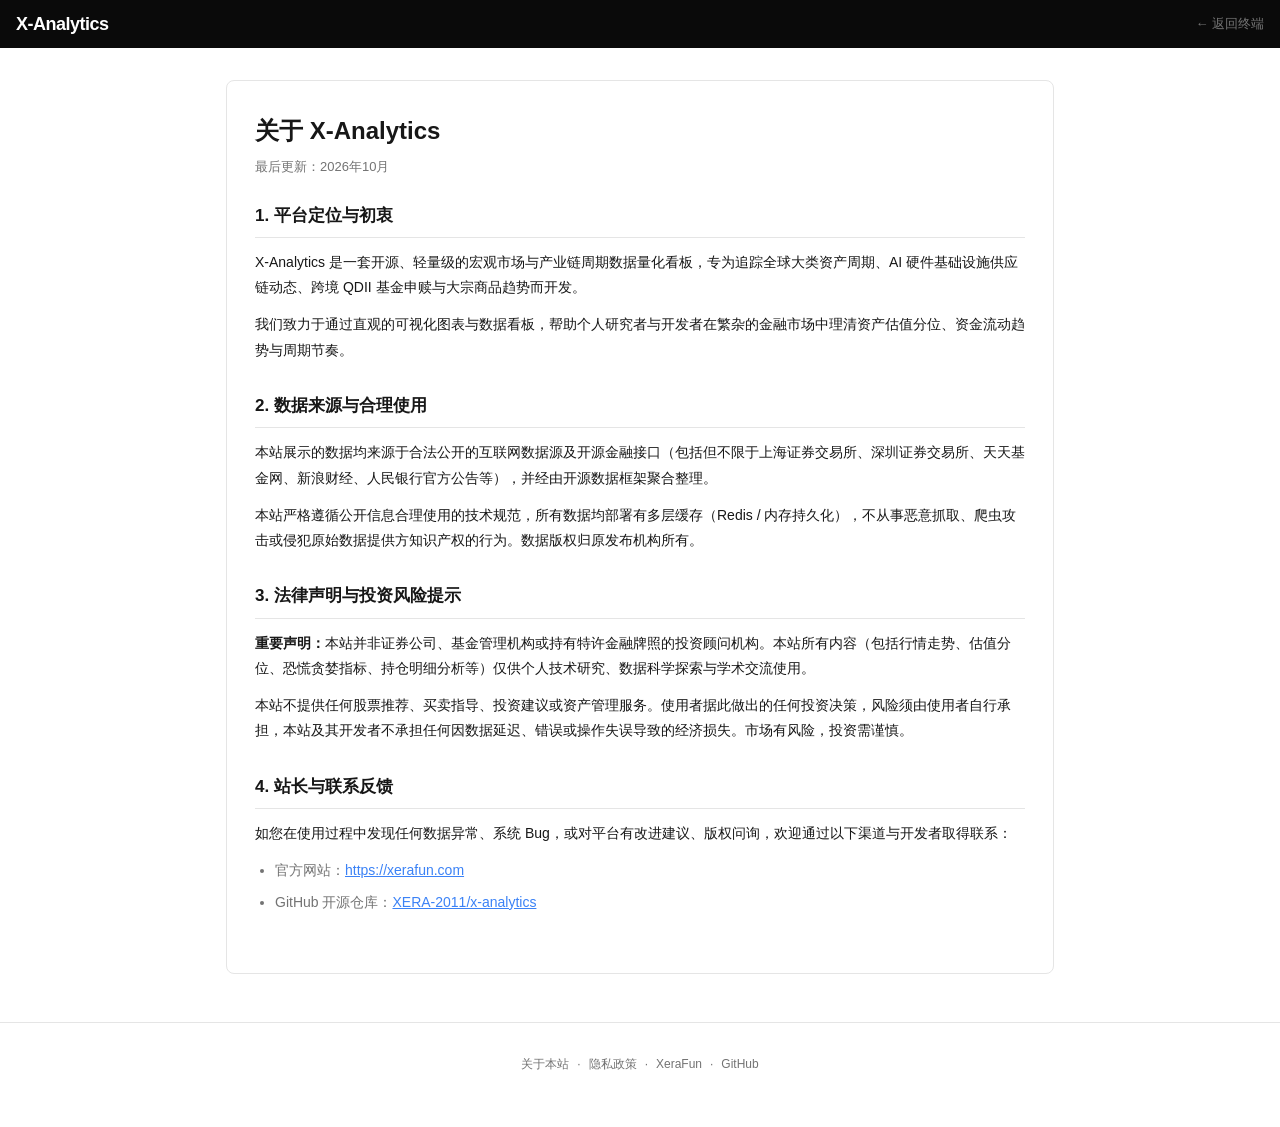
==== commit 5eef845f: "feat(web): update footer link to XeraFun and remove bottom powered-by line" ====
--- a/web/about.html
+++ b/web/about.html
@@ -46,7 +46,7 @@
                 <h2 style="font-size: 17px; font-weight: 600; margin-bottom: 12px; color: var(--text-primary); border-bottom: 1px solid var(--border-light); padding-bottom: 6px;">4. 站长与联系反馈</h2>
                 <p style="margin-bottom: 12px;">如您在使用过程中发现任何数据异常、系统 Bug，或对平台有改进建议、版权问询，欢迎通过以下渠道与开发者取得联系：</p>
                 <ul style="padding-left: 20px; color: var(--text-secondary);">
-                    <li style="margin-bottom: 6px;">开发者个人主页：<a href="https://xera.pages.dev/" target="_blank" rel="noopener noreferrer" style="color: var(--accent-blue);">https://xera.pages.dev/</a></li>
+                    <li style="margin-bottom: 6px;">官方网站：<a href="https://xerafun.com" target="_blank" rel="noopener noreferrer" style="color: var(--accent-blue);">https://xerafun.com</a></li>
                     <li style="margin-bottom: 6px;">GitHub 开源仓库：<a href="https://github.com/XERA-2011/x-analytics" target="_blank" rel="noopener noreferrer" style="color: var(--accent-blue);">XERA-2011/x-analytics</a></li>
                 </ul>
             </section>
@@ -59,11 +59,10 @@
             <span class="footer-sep">·</span>
             <a href="privacy.html">隐私政策</a>
             <span class="footer-sep">·</span>
-            <a href="https://xera.pages.dev/" target="_blank" rel="noopener noreferrer">XΞЯΛ 个人主页</a>
+            <a href="https://xerafun.com" target="_blank" rel="noopener noreferrer">XeraFun</a>
             <span class="footer-sep">·</span>
             <a href="https://github.com/XERA-2011/x-analytics" target="_blank" rel="noopener noreferrer">GitHub</a>
         </div>
-        <p class="copyright-text">Powered by <a href="https://xera.pages.dev/" target="_blank" rel="noopener noreferrer">XΞЯΛ</a></p>
     </footer>
 </body>
 
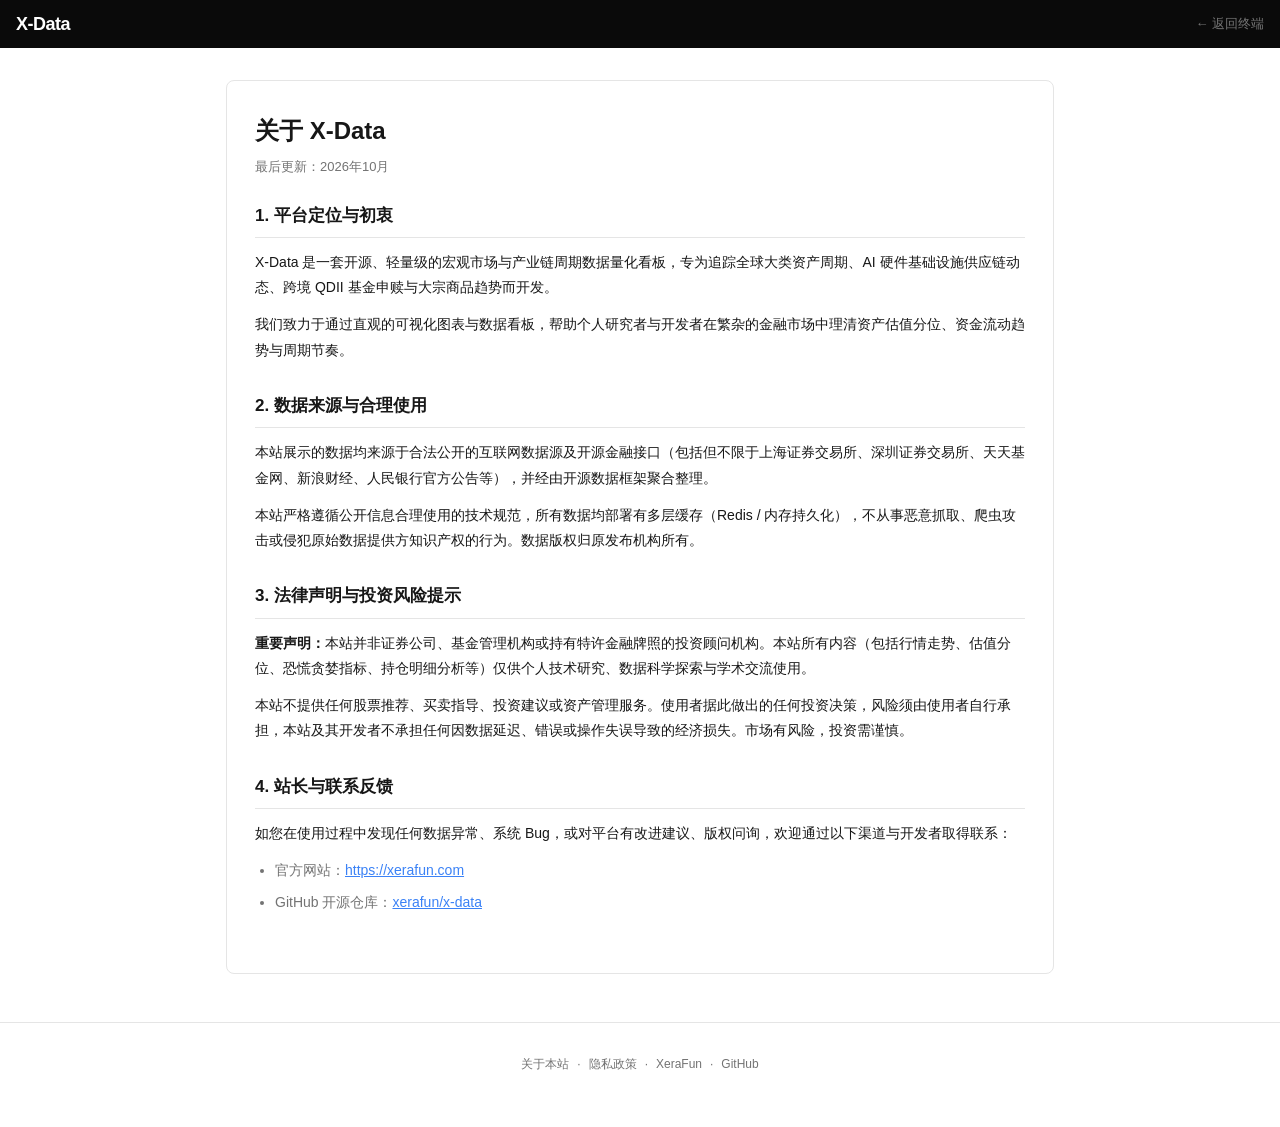
==== commit bb45f644: "feat: rename project to X-Data and update repository URLs" ====
--- a/web/about.html
+++ b/web/about.html
@@ -4,7 +4,7 @@
 <head>
     <meta charset="UTF-8">
     <meta name="viewport" content="width=device-width, initial-scale=1.0">
-    <title>关于本站 | X-Analytics</title>
+    <title>关于本站 | X-Data</title>
     <link rel="icon" href="favicon.ico" type="image/x-icon">
     <link rel="stylesheet" href="css/styles.css?v=1793323823">
 </head>
@@ -12,7 +12,7 @@
 <body>
     <header class="navbar">
         <div class="navbar-content">
-            <a href="./" class="brand" title="回到首页">X-Analytics</a>
+            <a href="./" class="brand" title="回到首页">X-Data</a>
             <div class="nav-right" style="display: flex; align-items: center; gap: 16px;">
                 <a href="./" style="color: var(--text-secondary); text-decoration: none; font-size: 13px; font-weight: 500;">&larr; 返回终端</a>
             </div>
@@ -21,12 +21,12 @@
 
     <main class="main-container" style="max-width: 860px; margin: 32px auto; padding: 0 16px;">
         <div class="card" style="padding: 32px 28px;">
-            <h1 style="font-size: 24px; font-weight: 700; margin-bottom: 8px; color: var(--text-primary);">关于 X-Analytics</h1>
+            <h1 style="font-size: 24px; font-weight: 700; margin-bottom: 8px; color: var(--text-primary);">关于 X-Data</h1>
             <p style="font-size: 13px; color: var(--text-secondary); margin-bottom: 24px;">最后更新：2026年10月</p>
 
             <section style="margin-bottom: 28px; line-height: 1.8; color: var(--text-primary); font-size: 14px;">
                 <h2 style="font-size: 17px; font-weight: 600; margin-bottom: 12px; color: var(--text-primary); border-bottom: 1px solid var(--border-light); padding-bottom: 6px;">1. 平台定位与初衷</h2>
-                <p style="margin-bottom: 12px;">X-Analytics 是一套开源、轻量级的宏观市场与产业链周期数据量化看板，专为追踪全球大类资产周期、AI 硬件基础设施供应链动态、跨境 QDII 基金申赎与大宗商品趋势而开发。</p>
+                <p style="margin-bottom: 12px;">X-Data 是一套开源、轻量级的宏观市场与产业链周期数据量化看板，专为追踪全球大类资产周期、AI 硬件基础设施供应链动态、跨境 QDII 基金申赎与大宗商品趋势而开发。</p>
                 <p>我们致力于通过直观的可视化图表与数据看板，帮助个人研究者与开发者在繁杂的金融市场中理清资产估值分位、资金流动趋势与周期节奏。</p>
             </section>
 
@@ -47,7 +47,7 @@
                 <p style="margin-bottom: 12px;">如您在使用过程中发现任何数据异常、系统 Bug，或对平台有改进建议、版权问询，欢迎通过以下渠道与开发者取得联系：</p>
                 <ul style="padding-left: 20px; color: var(--text-secondary);">
                     <li style="margin-bottom: 6px;">官方网站：<a href="https://xerafun.com" target="_blank" rel="noopener noreferrer" style="color: var(--accent-blue);">https://xerafun.com</a></li>
-                    <li style="margin-bottom: 6px;">GitHub 开源仓库：<a href="https://github.com/XERA-2011/x-analytics" target="_blank" rel="noopener noreferrer" style="color: var(--accent-blue);">XERA-2011/x-analytics</a></li>
+                    <li style="margin-bottom: 6px;">GitHub 开源仓库：<a href="https://github.com/xerafun/x-data" target="_blank" rel="noopener noreferrer" style="color: var(--accent-blue);">xerafun/x-data</a></li>
                 </ul>
             </section>
         </div>
@@ -61,7 +61,7 @@
             <span class="footer-sep">·</span>
             <a href="https://xerafun.com" target="_blank" rel="noopener noreferrer">XeraFun</a>
             <span class="footer-sep">·</span>
-            <a href="https://github.com/XERA-2011/x-analytics" target="_blank" rel="noopener noreferrer">GitHub</a>
+            <a href="https://github.com/xerafun/x-data" target="_blank" rel="noopener noreferrer">GitHub</a>
         </div>
     </footer>
 </body>
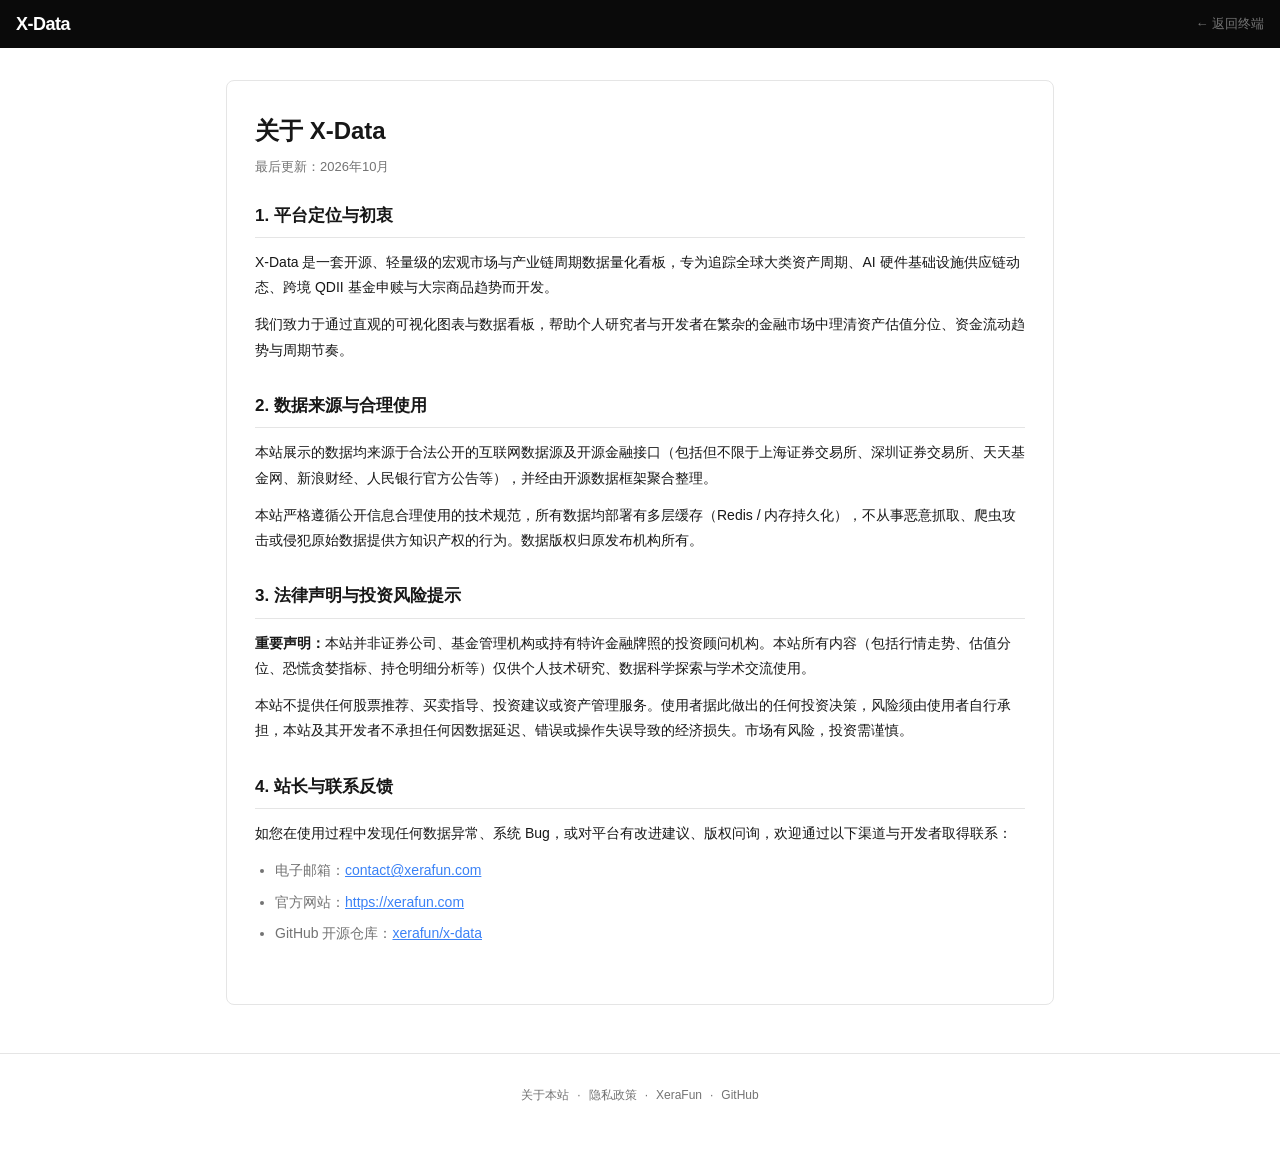
==== commit 1f4b8a5b: "docs: add contact email contact@xerafun.com to about and privacy pages" ====
--- a/web/about.html
+++ b/web/about.html
@@ -46,6 +46,7 @@
                 <h2 style="font-size: 17px; font-weight: 600; margin-bottom: 12px; color: var(--text-primary); border-bottom: 1px solid var(--border-light); padding-bottom: 6px;">4. 站长与联系反馈</h2>
                 <p style="margin-bottom: 12px;">如您在使用过程中发现任何数据异常、系统 Bug，或对平台有改进建议、版权问询，欢迎通过以下渠道与开发者取得联系：</p>
                 <ul style="padding-left: 20px; color: var(--text-secondary);">
+                    <li style="margin-bottom: 6px;">电子邮箱：<a href="mailto:contact@xerafun.com" style="color: var(--accent-blue);">contact@xerafun.com</a></li>
                     <li style="margin-bottom: 6px;">官方网站：<a href="https://xerafun.com" target="_blank" rel="noopener noreferrer" style="color: var(--accent-blue);">https://xerafun.com</a></li>
                     <li style="margin-bottom: 6px;">GitHub 开源仓库：<a href="https://github.com/xerafun/x-data" target="_blank" rel="noopener noreferrer" style="color: var(--accent-blue);">xerafun/x-data</a></li>
                 </ul>
--- a/web/css/styles.css
+++ b/web/css/styles.css
@@ -3720,6 +3720,10 @@
     .qdii-holding-table td {
         padding: 7px 4px;
     }
+    .qdii-modal-alloc-card {
+        padding: 8px 10px !important;
+        margin-bottom: 12px !important;
+    }
 }
 
 .qdii-holding-ratio-wrapper {
